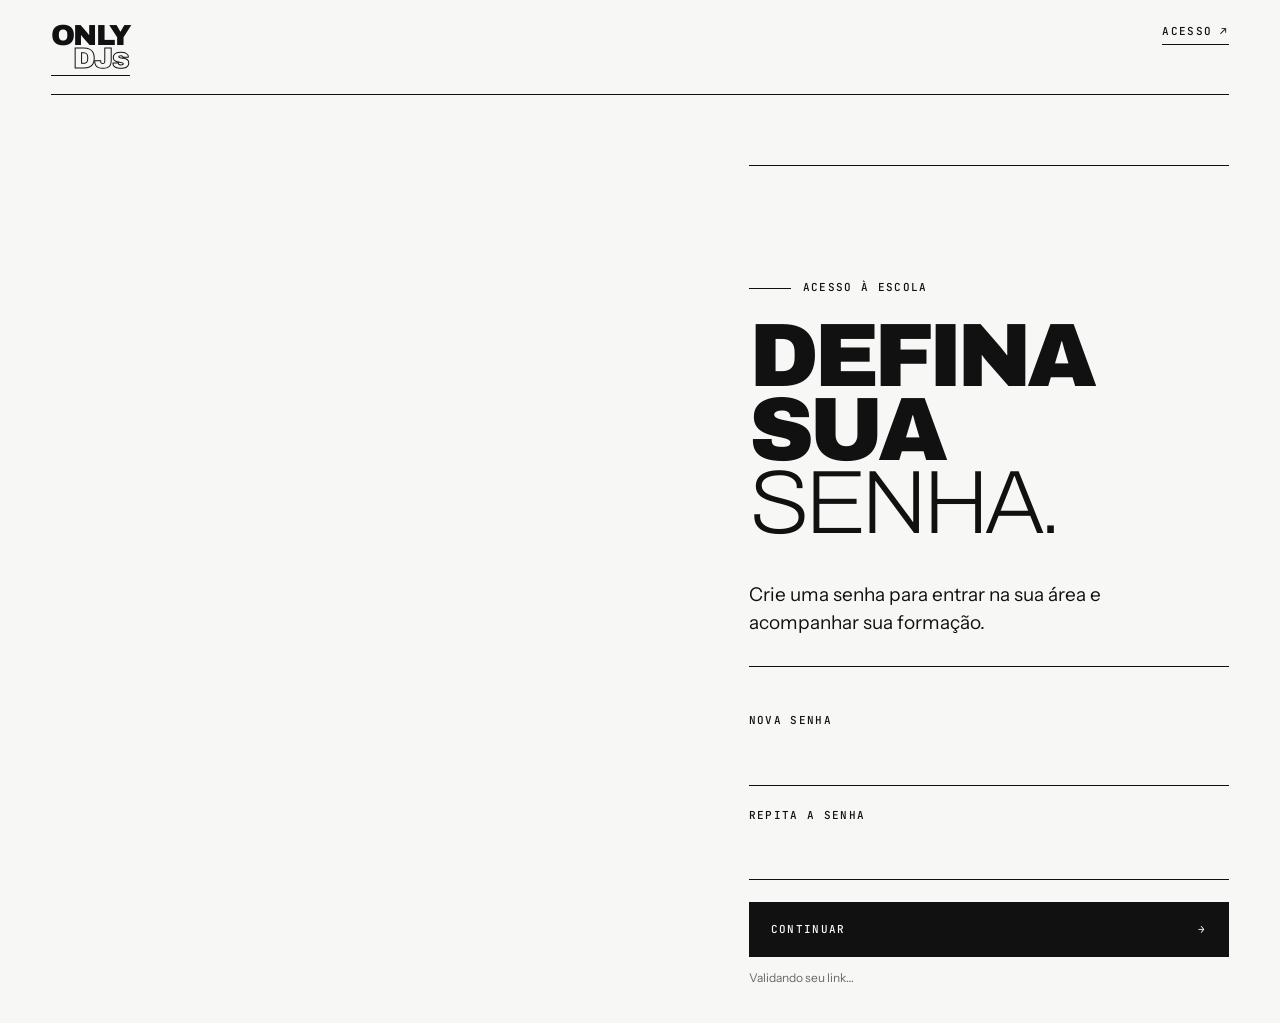
==== portal/accept-invite.html @ cfc1908f "Fix project-root links and student share URL" ====
<!doctype html>
<html lang="pt-BR">
<head>
  <meta charset="utf-8">
  <meta name="viewport" content="width=device-width,initial-scale=1">
  <meta name="theme-color" content="#f7f7f5">
  <title>ONLY DJs — Ative seu acesso</title>
  <link rel="stylesheet" href="portal.css">
</head>
<body>
  <main class="portal">
    <header class="topbar">
      <a class="brand" href="../index.html">ONLY<span>DJs</span></a>
      <a class="mono" href="login.html">ACESSO ↗</a>
    </header>
    <section class="frame accept-invite-card">
      <div class="eyebrow mono" id="flow-label">ACESSO À ESCOLA</div>
      <h1>DEFINA SUA<br><em>SENHA.</em></h1>
      <p class="lede">Crie uma senha para entrar na sua área e acompanhar sua formação.</p>
      <form class="card" id="password-form">
        <label class="field"><span class="mono">NOVA SENHA</span><input name="password" type="password" autocomplete="new-password" minlength="10" required></label>
        <label class="field"><span class="mono">REPITA A SENHA</span><input name="confirmPassword" type="password" autocomplete="new-password" minlength="10" required></label>
        <button class="action mono" type="submit"><span>CONTINUAR</span><span>→</span></button>
        <button class="text-button mono" id="retry-activation" type="button" hidden>TENTAR ATIVAÇÃO NOVAMENTE</button>
        <p class="auth-status" id="password-status" role="status" aria-live="polite">Validando seu link…</p>
      </form>
    </section>
  </main>
  <script src="supabase-config.js"></script>
  <script type="module" src="accept-invite.js"></script>
</body>
</html>
---- portal/portal.css ----
@import url('https://fonts.googleapis.com/css2?family=Archivo:wdth,wght@62..125,200..900&family=Instrument+Sans:wght@400;500;600&family=JetBrains+Mono:wght@400;500&display=swap');

:root { --paper:#f7f7f5; --ink:#111; --muted:#696963; --line:rgba(17,17,17,.18); --acid:#d6ff3d; }
* { box-sizing:border-box; }
html,body { margin:0; min-height:100%; background:var(--paper); color:var(--ink); }
body { font-family:'Instrument Sans',system-ui,sans-serif; }
a { color:inherit; text-decoration:none; }
button,input { font:inherit; }
.mono { font:500 11px/1.4 'JetBrains Mono',monospace; letter-spacing:.12em; text-transform:uppercase; }
.portal { max-width:1440px; min-height:100vh; margin-inline:auto; padding:24px 4vw; }
.topbar { display:flex; justify-content:space-between; gap:24px; align-items:flex-start; border-bottom:1px solid var(--ink); padding-bottom:18px; }
.brand { font:900 29px/.8 'Archivo',sans-serif; letter-spacing:-.06em; }
.brand span { display:block; padding-left:22px; color:transparent; -webkit-text-stroke:1px var(--ink); }
.topbar a { border-bottom:1px solid var(--ink); padding-bottom:5px; }
.frame { max-width:1120px; margin:0 auto; }
.eyebrow { display:flex; gap:12px; align-items:center; margin:10vh 0 24px; }
.eyebrow::before { content:''; width:42px; height:1px; background:var(--ink); }
h1,h2 { margin:0; font-family:'Archivo',sans-serif; letter-spacing:-.055em; line-height:.82; }
h1 { max-width:850px; font-size:clamp(64px,12vw,164px); font-weight:900; }
h1 em { font-style:normal; font-weight:200; }
.lede { max-width:420px; margin:40px 0 0 14vw; font-size:19px; line-height:1.45; }
.card { margin:70px 0 0 auto; max-width:480px; border-top:1px solid var(--ink); padding-top:24px; }
.field { display:flex; flex-direction:column; gap:8px; margin:22px 0; }
.field input { width:100%; border:0; border-bottom:1px solid var(--ink); background:transparent; padding:12px 0; outline:0; font-size:20px; }
.field input:focus { border-bottom-width:2px; }
.action { width:100%; display:flex; justify-content:space-between; align-items:center; border:0; background:var(--ink); color:var(--paper); padding:20px 22px; cursor:pointer; }
.action:hover { background:var(--acid); color:var(--ink); }
.notice { margin-top:18px; color:var(--muted); font-size:13px; line-height:1.45; }
.layout { display:grid; grid-template-columns:220px 1fr; gap:7vw; margin-top:12vh; }
.side { border-right:1px solid var(--line); min-height:70vh; }
.side nav { display:flex; flex-direction:column; gap:18px; margin-top:32px; }
.side nav a:first-child { color:var(--ink); font-weight:600; }
.content h1 { font-size:clamp(54px,8vw,120px); }
.stats { display:grid; grid-template-columns:repeat(3,1fr); border-top:1px solid var(--ink); border-bottom:1px solid var(--ink); margin:54px 0; }
.stat { padding:18px 12px 24px 0; border-right:1px solid var(--line); }
.stat:last-child { border-right:0; padding-left:12px; }
.stat strong { display:block; font:900 clamp(42px,6vw,90px)/.8 'Archivo',sans-serif; margin-top:18px; }
.row { display:flex; align-items:center; justify-content:space-between; gap:20px; border-bottom:1px solid var(--line); padding:22px 0; }
.row h2 { font-size:clamp(26px,4vw,54px); font-weight:700; }
.tag { padding:8px 10px; background:var(--acid); }
.outline { border:1px solid var(--ink); background:transparent; padding:12px 14px; cursor:pointer; }

/* Student preview: an editorial learning workspace rather than a generic LMS. */
.student-page { background:#f1f1ee; }
.student-portal { max-width:1440px; margin:0 auto; padding:18px 3.2vw 34px; }
.student-topbar { align-items:center; padding-bottom:13px; }
.student-topbar .brand { font-size:24px; }
.student-topbar .brand span { padding-left:18px; }
.preview-flag { display:flex; align-items:center; gap:9px; color:#595a55; font-size:9px; }
.preview-flag span { width:8px; height:8px; border-radius:50%; background:var(--acid); border:1px solid var(--ink); }
.logout-link { border:0!important; }
.student-shell { display:grid; grid-template-columns:236px minmax(0,1fr); gap:clamp(26px,4.5vw,78px); width:100%; max-width:1440px; margin:0 auto; }
.student-sidebar { position:sticky; top:18px; align-self:start; height:calc(100vh - 36px); padding:34px 22px 22px 0; border-right:1px solid var(--line); display:flex; flex-direction:column; min-height:calc(100vh - 36px); }
.student-identity { display:flex; align-items:center; gap:12px; padding-bottom:30px; border-bottom:1px solid var(--line); }
.avatar-picker { width:48px; height:48px; border-radius:50%; display:grid; place-items:center; position:relative; background:var(--acid); border:1px solid var(--ink); cursor:pointer; overflow:hidden; font:800 22px 'Archivo',sans-serif; }
.avatar-picker img { width:100%; height:100%; object-fit:cover; position:absolute; inset:0; }
.avatar-edit { position:absolute; right:0; bottom:0; display:grid; place-items:center; width:17px; height:17px; border:1px solid var(--paper); border-radius:50%; background:var(--ink); color:white; font:12px/1 'Instrument Sans',sans-serif; }
.avatar-remove { justify-self:start; padding:5px 0; border:0; border-bottom:1px solid currentColor; background:transparent; color:var(--ink); cursor:pointer; font-size:8px; letter-spacing:.12em; }
.student-identity-link { display:block; min-width:0; }
.student-identity-link:hover strong { text-decoration:underline; text-underline-offset:3px; }
.student-identity strong { display:block; font:600 17px 'Instrument Sans',sans-serif; margin-top:4px; }
.tiny-label { color:#676862; font-size:9px; }
.student-nav { display:flex; flex-direction:column; gap:4px; margin-top:24px; }
.student-nav a { padding:12px 10px; display:flex; justify-content:space-between; color:#555650; border-bottom:1px solid transparent; font-size:10px; }
.student-nav a span { color:#85867f; }
.student-nav a:hover,.student-nav a.active { color:var(--ink); background:#e7e8e1; border-bottom-color:var(--line); }
.sidebar-bottom { margin-top:auto; padding-top:26px; }
.student-sidebar .sidebar-bottom { position:fixed; left:max(3.2vw,calc(50vw - 720px + 3.2vw)); bottom:18px; z-index:20; width:calc(236px - 23px); margin:0; padding-top:20px; }
.sidebar-label { color:#70716a; font-size:9px; margin-bottom:14px; }
.sidebar-course { font:850 28px/.82 'Archivo',sans-serif; letter-spacing:-.055em; }
.sidebar-course em { font-weight:300; font-style:normal; }
.sidebar-hours { margin-top:28px; padding-top:13px; border-top:1px solid var(--line); display:flex; justify-content:space-between; align-items:end; }
.sidebar-hours strong { font:800 36px/.8 'Archivo',sans-serif; }
.sidebar-hours strong span { font-size:15px; }
.student-main { min-width:0; padding:24px 0 0; }
.student-heading { display:flex; align-items:flex-end; justify-content:space-between; gap:28px; }
.student-heading .eyebrow { margin:0 0 20px; font-size:9px; }
.student-heading h1 { font-size:clamp(48px,7vw,102px); line-height:.78; letter-spacing:-.075em; }
.student-heading h1 em { font-size:.76em; font-weight:300; }
.invite-button { flex:none; padding:14px 16px; border:1px solid var(--ink); background:transparent; cursor:pointer; font-size:9px; }
.invite-button:hover { background:var(--acid); }
.invite-button span { font-size:16px; margin-right:8px; vertical-align:-1px; }
.student-lede { max-width:560px; margin:24px 0 30px; color:#50514c; font-size:16px; line-height:1.5; }
.overview-grid { display:grid; grid-template-columns:1.15fr 1fr 1fr; border-top:1px solid var(--ink); border-bottom:1px solid var(--ink); }
.overview-card { min-height:144px; padding:17px 20px 16px 0; border-right:1px solid var(--line); }
.overview-card + .overview-card { padding-left:20px; }
.overview-card:last-child { border-right:0; }
.card-topline { display:flex; justify-content:space-between; gap:12px; font-size:9px; color:#64655f; }
.progress-figure { display:flex; align-items:center; gap:20px; margin:15px 14px 8px 0; }
.progress-figure strong,.overview-points>strong,.overview-hours>strong { font:800 clamp(42px,5vw,65px)/.86 'Archivo',sans-serif; letter-spacing:-.06em; }
.progress-figure strong span { font-size:.52em; }
.progress-track { height:5px; flex:1; background:#dedfd8; }
.progress-track i { display:block; width:0; height:100%; background:#536500; transition:width .25s ease; }
.overview-card p { margin:0; color:#666760; font-size:11px; }
.overview-card p b { color:var(--ink); font-weight:600; }
.overview-card>strong { display:block; margin:21px 0 12px; }
.overview-points p span,.overview-hours p span { display:block; margin-top:4px; font-size:10px; }
.overview-hours>strong { margin-top:22px; }
.hours-minutes { font-size:.43em; letter-spacing:0; }
.course-layout { display:grid; grid-template-columns:minmax(270px,1fr) minmax(0,1.1fr); gap:clamp(16px,2.2vw,30px); margin-top:60px; scroll-margin-top:24px; }
.section-heading { display:flex; align-items:flex-end; justify-content:space-between; gap:18px; margin-bottom:20px; }
.section-heading h2 { font-size:clamp(28px,3vw,43px); line-height:.92; margin-top:10px; }
.section-heading h2 em { font-weight:300; font-style:normal; }
.course-total { color:#6d6e68; text-align:right; font-size:9px; }
.chapter-list { border-top:1px solid var(--ink); }
.chapter-list[hidden] { display:none!important; }
.chapter-link { position:relative; display:grid; grid-template-columns:38px minmax(0,1fr) auto; grid-template-rows:auto; align-items:center; column-gap:10px; row-gap:0; width:100%; padding:11px 8px 9px 0; background:transparent; border:0; border-bottom:1px solid var(--line); text-align:left; cursor:pointer; color:var(--ink); }
.chapter-link::before { content:''; position:absolute; inset:0 auto 0 0; width:2px; background:transparent; transition:background .16s ease; }
.chapter-link:hover,.chapter-link.selected { background:#e8e9e2; }
.chapter-link:hover::before,.chapter-link.selected::before { background:var(--acid); }
.chapter-number { grid-column:1; grid-row:1; font:500 10px 'JetBrains Mono',monospace; color:#777870; }
.chapter-copy { grid-column:2; grid-row:1; min-width:0; }
.chapter-title { font-size:13px; font-weight:600; }
.chapter-progress-percent { grid-column:3; grid-row:1; color:#666760; font-size:9px; text-align:right; }
.chapter-progress-bar { position:absolute; left:48px; right:23px; bottom:-1px; display:block; width:auto; height:2px; overflow:hidden; background:transparent; pointer-events:none; }
.chapter-progress-bar i { display:block; height:100%; width:0; background:#465b00; transition:width .28s ease; }
.chapter-state { display:block; margin-top:4px; text-transform:uppercase; letter-spacing:.06em; font-size:8px; }
.chapter-state.done { color:#536500; }
.chapter-state.next { color:#74756f; }
.chapter-state.pending { color:#94958e; }
.lesson-panel { min-width:0; padding:24px clamp(19px,2.6vw,38px) 26px; background:#fafaf8; border:1px solid var(--line); position:relative; }
.course-layout:not(.chapter-list-collapsed) .lesson-panel { border-left:0; }
.lesson-panel::before { content:''; position:absolute; top:-5px; left:18px; width:9px; height:9px; background:var(--acid); border:1px solid var(--ink); border-radius:50%; }
.lesson-meta { display:flex; justify-content:space-between; gap:16px; color:#696a64; font-size:9px; }
.lesson-panel h2 { margin:22px 0 12px; font-size:clamp(30px,4vw,52px); line-height:.9; }
.lesson-summary { color:#5c5d57; font-size:14px; line-height:1.5; }
.lesson-time { display:flex; gap:20px; margin:20px 0 22px; padding:13px 0; border-block:1px solid var(--line); }
.lesson-time div { display:flex; flex-direction:column; gap:5px; }
.lesson-time strong { font:600 13px 'JetBrains Mono',monospace; }
.lesson-tabs { display:flex; flex-wrap:wrap; gap:5px; margin-bottom:18px; }
.lesson-tabs button { border:1px solid var(--line); padding:7px 9px; background:transparent; cursor:pointer; font-size:9px; }
.lesson-tabs button.active,.lesson-tabs button:hover { background:var(--ink); color:white; border-color:var(--ink); }
.lesson-copy h3 { margin:0 0 9px; font:600 19px 'Instrument Sans',sans-serif; }
.lesson-copy p { margin:0; max-width:64ch; color:#44453f; font-size:14px; line-height:1.6; }
.lesson-copy ol,.lesson-copy ul { padding-left:19px; color:#44453f; font-size:13px; line-height:1.65; }
.lesson-copy li+li { margin-top:7px; }
.quiz-question { padding:14px 0; border-top:1px solid var(--line); }
.quiz-question legend { font-size:13px; line-height:1.4; font-weight:600; padding-bottom:8px; }
.quiz-option { display:flex; align-items:flex-start; gap:9px; padding:7px 8px; font-size:12px; cursor:pointer; }
.quiz-stepper { max-width:680px; padding:18px 0 8px; }
.quiz-step-head { display:flex; justify-content:space-between; color:var(--muted); font-size:9px; }
.quiz-step-track { height:4px; margin-top:10px; background:#dedfd8; }
.quiz-step-track i { display:block; height:100%; background:#536500; transition:width .25s ease; }
.quiz-stepper .quiz-question { margin:18px 0 22px; padding:18px 0 12px; border-bottom:1px solid var(--line); }
.quiz-stepper .quiz-option { padding:12px 10px; border:1px solid var(--line); margin-top:8px; min-height:46px; align-items:center; }
.quiz-stepper .quiz-option:has(input:checked) { border-color:#536500; background:rgba(83,101,0,.08); }
.quiz-stepper .quiz-option input { accent-color:#536500; }
.quiz-step-actions { display:flex; justify-content:space-between; gap:12px; align-items:center; }
.quiz-back { min-height:44px; padding:10px 12px; border:1px solid var(--line); background:transparent; cursor:pointer; font-size:9px; }
.quiz-back:disabled { opacity:.4; cursor:not-allowed; }
.quiz-next { min-height:44px; }
.quiz-option:hover { background:#f0f1eb; }
.quiz-option input { margin:2px 0 0; accent-color:#a5ca00; }
.quiz-result { min-height:18px; margin:8px 0 0!important; font-size:12px!important; font-weight:600; }
.lesson-actions { display:flex; flex-wrap:wrap; justify-content:space-between; align-items:center; gap:14px; margin-top:20px; padding-top:17px; border-top:1px solid var(--line); }
.lesson-actions button { cursor:pointer; }
.lesson-primary { border:0; background:var(--acid); padding:12px 14px; font-weight:600; font-size:10px; }
.lesson-primary:hover { background:var(--ink); color:white; }
.lesson-secondary { padding:8px 0; border:0; background:transparent; font-size:10px; text-decoration:underline; text-underline-offset:4px; }
.pending-lesson { padding:20px 0 8px; }
.pending-lesson .pending-mark { display:inline-block; padding:7px 9px; background:#ecece8; color:#60615b; font-size:9px; }
.pending-lesson p { max-width:44ch; color:#55564f; line-height:1.55; font-size:14px; }
.student-bottom-grid { display:grid; grid-template-columns:1.1fr .9fr; gap:24px; margin-top:60px; }
.profile-card,.certificate-card { border-top:1px solid var(--ink); padding-top:16px; }
.compact-heading { align-items:center; margin-bottom:16px; }
.compact-heading h2 { font-size:30px; }
.compact-heading>.mono { color:#71726b; font-size:8px; }
.profile-form { display:grid; grid-template-columns:1fr 1fr; gap:12px 18px; }
.profile-form label { display:flex; flex-direction:column; gap:6px; }
.profile-form label span { color:#6c6d66; font-size:8px; }
.profile-form input { width:100%; min-width:0; padding:8px 0; border:0; border-bottom:1px solid var(--line); outline:0; background:transparent; font-size:13px; }
.profile-form input:focus { border-bottom-color:var(--ink); }
.save-preview { display:flex; justify-content:space-between; align-items:center; grid-column:1/-1; padding:12px; border:1px solid var(--ink); background:transparent; cursor:pointer; font-size:9px; }
.save-preview:hover { background:var(--acid); }
.preview-note { grid-column:1/-1; margin:0; color:#777870; font-size:10px; line-height:1.45; }
.certificate-stamp { padding:6px 8px; background:#e9eae4; color:#686962; font-size:8px; }
.certificate-card>p:not(.preview-note) { max-width:42ch; color:#50514b; font-size:13px; line-height:1.55; }
.certificate-action { width:100%; margin:6px 0 12px; padding:13px 12px; display:flex; justify-content:space-between; border:1px solid #c5c6bf; color:#85867f; background:#ecece8; font-size:9px; cursor:not-allowed; }
.student-footer { display:flex; justify-content:space-between; gap:16px; margin-top:56px; padding-top:12px; border-top:1px solid var(--line); color:#767770; font-size:8px; }
.toast { position:fixed; z-index:5; right:24px; bottom:24px; padding:13px 16px; background:var(--ink); color:white; box-shadow:0 8px 30px #0002; opacity:0; transform:translateY(8px); pointer-events:none; transition:.2s; }
.toast.show { opacity:1; transform:none; }
.invite-dialog { width:min(440px,calc(100vw - 32px)); border:1px solid var(--ink); padding:28px; background:var(--paper); color:var(--ink); box-shadow:0 20px 80px #0003; }
.invite-dialog::backdrop { background:#1118; }
.invite-dialog h2 { font:800 39px/.95 'Archivo',sans-serif; letter-spacing:-.06em; margin:17px 0; }
.invite-dialog label { display:block; font-size:12px; margin-bottom:6px; }
.invite-dialog input { width:100%; padding:10px 0; border:0; border-bottom:1px solid var(--ink); outline:0; background:transparent; }
.invite-dialog p { font-size:12px; line-height:1.5; color:var(--muted); }
.invite-link-row { display:flex; align-items:center; gap:8px; min-width:0; border-bottom:1px solid var(--ink); }
.invite-dialog .invite-link-row input { min-width:0; border:0; text-overflow:ellipsis; }
.invite-dialog .invite-actions { display:flex; justify-content:space-between; margin-top:18px; gap:10px; }
.invite-dialog button { padding:11px 13px; font:500 9px 'JetBrains Mono',monospace; text-transform:uppercase; cursor:pointer; }
.invite-submit { background:var(--ink); border:1px solid var(--ink); color:white; }
.invite-cancel { background:transparent; border:1px solid var(--line); }
.invite-copy { flex:none; background:transparent; border:1px solid var(--line); }
.lesson-loading { min-height:220px; display:grid; place-items:center; color:#73746d; }
@media(max-width:1050px) { .student-shell { grid-template-columns:190px minmax(0,1fr); gap:28px; } .student-sidebar .sidebar-bottom { width:calc(190px - 23px); } .course-layout { grid-template-columns:1fr; } .chapter-list-panel { max-width:none; } .chapter-list { display:grid; grid-template-columns:1fr 1fr; } .chapter-link:nth-child(odd) { border-right:1px solid var(--line); padding-right:12px; } .chapter-link:nth-child(even) { padding-left:12px; } .chapter-link:nth-child(even) .chapter-progress-bar { left:60px; } }
@media(max-width:720px) { .student-portal { padding:14px 18px 25px; } .preview-flag { max-width:135px; font-size:7px; line-height:1.4; } .student-shell { grid-template-columns:1fr; gap:0; } .student-sidebar { min-height:auto; padding:20px 0 14px; border-right:0; border-bottom:1px solid var(--line); } .student-identity { padding-bottom:14px; } .student-nav { flex-direction:row; flex-wrap:wrap; margin-top:12px; } .student-nav a { padding:9px 8px; font-size:8px; } .student-sidebar .sidebar-bottom,.sidebar-bottom { display:none; } .student-main { padding-top:30px; } .student-heading { display:block; } .student-heading h1 { font-size:clamp(48px,13vw,78px); } .invite-button { margin-top:22px; } .student-lede { font-size:14px; margin-top:17px; } .overview-grid { grid-template-columns:1fr 1fr; } .overview-card { min-height:125px; padding-right:12px; } .overview-card + .overview-card { padding-left:12px; } .overview-card:nth-child(2) { border-right:0; } .overview-hours { grid-column:1/-1; border-top:1px solid var(--line); padding:14px 0!important; min-height:112px; } .overview-hours>strong { margin:10px 0; } .course-layout { margin-top:42px; } .chapter-list { grid-template-columns:1fr; } .chapter-link:nth-child(odd),.chapter-link:nth-child(even) { border-right:0; padding-left:0; padding-right:8px; } .lesson-panel { padding:20px 16px; } .student-bottom-grid { grid-template-columns:1fr; margin-top:42px; } .student-footer { flex-direction:column; margin-top:38px; } }
@media(max-width:720px) { .student-sidebar .sidebar-bottom { display:none; } }
.visually-hidden { position:absolute!important; width:1px!important; height:1px!important; padding:0!important; margin:-1px!important; overflow:hidden!important; clip:rect(0,0,0,0)!important; white-space:nowrap!important; border:0!important; }
.student-portal { max-width:1440px; margin:auto; padding:22px clamp(20px,4vw,64px) 28px; }
.student-topbar { align-items:center; }
.student-topbar .brand { font-size:23px; }
.student-topbar .brand span { display:inline; padding-left:0; margin-left:2px; -webkit-text-stroke:0; color:var(--ink); }
.preview-stamp { display:flex; align-items:center; gap:9px; color:var(--muted); letter-spacing:.08em; }
.preview-stamp i { display:inline-block; width:7px; height:7px; border-radius:50%; background:#d6ff3d; box-shadow:0 0 0 3px rgba(214,255,61,.36); }
.logout { border-bottom:1px solid var(--ink); padding:7px 0; }
.student-layout { display:grid; grid-template-columns:210px minmax(0,1fr); gap:clamp(28px,5vw,80px); max-width:1360px; margin:42px auto 0; }
.student-rail { border-right:1px solid var(--line); padding:12px 28px 30px 0; display:flex; flex-direction:column; min-height:calc(100vh - 130px); }
.student-user-mini { display:flex; align-items:center; gap:12px; padding-bottom:24px; border-bottom:1px solid var(--line); }
.student-user-mini strong,.student-user-mini span { display:block; }
.student-user-mini strong { font-size:14px; margin-bottom:5px; }
.student-user-mini .mono { color:var(--muted); font-size:9px; }
.avatar { position:relative; display:flex; align-items:center; justify-content:center; flex:none; overflow:hidden; border-radius:50%; background:var(--acid); color:var(--ink); font:800 18px/1 'Archivo',sans-serif; letter-spacing:-.06em; }
.avatar img { width:100%; height:100%; object-fit:cover; }
.avatar-small { width:42px; height:42px; }
.student-nav { display:flex; flex-direction:column; margin-top:20px; gap:2px; letter-spacing:.04em; }
.student-nav a { display:flex; justify-content:space-between; align-items:center; padding:13px 10px; border-left:2px solid transparent; color:#696963; }
.student-nav a b { font-weight:400; }
.student-nav a.is-active,.student-nav a:hover { color:var(--ink); background:rgba(17,17,17,.045); border-left-color:var(--acid); }
.rail-course { margin-top:auto; padding:22px 0 4px; display:grid; gap:10px; color:var(--muted); font-size:9px; }
.rail-course strong { color:var(--ink); font:800 29px/.87 'Archivo',sans-serif; letter-spacing:-.06em; }
.student-main { min-width:0; }
.welcome { min-height:285px; display:grid; grid-template-columns:minmax(0,1.4fr) minmax(180px,.6fr); position:relative; overflow:hidden; padding:26px 28px 26px 0; border-bottom:1px solid var(--ink); }
.welcome .eyebrow { margin:0 0 27px; }
.welcome h1 { font-size:clamp(48px,7.2vw,106px); }
.welcome h1 em { color:transparent; -webkit-text-stroke:1px var(--ink); }
.welcome-lede { max-width:400px; font-size:16px; line-height:1.45; margin:20px 0 0 6px; color:#484844; }
.welcome-art { position:relative; min-height:230px; overflow:hidden; display:grid; place-items:center; }
.art-ring { position:absolute; width:min(22vw,260px); aspect-ratio:1; border:1px solid var(--line); border-radius:50%; box-shadow:0 0 0 30px rgba(17,17,17,.025),0 0 0 62px rgba(17,17,17,.025); }
.art-wave { position:relative; z-index:1; font:200 200px/.5 'Archivo',sans-serif; transform:rotate(-14deg); color:var(--acid); -webkit-text-stroke:1px var(--ink); }
.art-caption { position:absolute; bottom:22px; right:4px; font-size:9px; line-height:1.6; }
.art-cross { position:absolute; top:30px; left:24px; font:300 35px 'Instrument Sans',sans-serif; }
.overview-strip { display:grid; grid-template-columns:repeat(3,minmax(130px,.85fr)) minmax(200px,1.2fr); border-bottom:1px solid var(--ink); }
.overview-metric,.overview-next { min-height:132px; padding:18px 18px 15px 0; border-right:1px solid var(--line); display:flex; flex-direction:column; align-items:flex-start; }
.overview-metric:not(:first-child),.overview-next { padding-left:20px; }
.overview-metric .mono,.overview-next .mono { font-size:9px; color:var(--muted); }
.overview-metric strong { font:800 clamp(35px,4vw,58px)/1 'Archivo',sans-serif; letter-spacing:-.07em; margin:15px 0 7px; }
.overview-metric strong small { font:500 15px 'Instrument Sans',sans-serif; letter-spacing:0; }
.metric-note { font-size:11px; color:var(--muted); margin-top:auto; }
.progress-track { width:calc(100% - 24px); height:3px; background:rgba(17,17,17,.1); margin:0 0 7px; }
.progress-track i { display:block; width:0; height:100%; background:#536500; transition:width .35s ease; }
.overview-next { justify-content:space-between; border-right:0; background:var(--acid); padding-right:15px; }
.overview-next strong { font:700 18px/1.1 'Archivo',sans-serif; letter-spacing:-.03em; }
.overview-next .mono:last-child { color:var(--ink); }
.overview-next b { font-size:15px; padding-left:6px; }
.course-section,.student-profile-section { padding:74px 0 0; }
.section-heading { display:flex; justify-content:space-between; align-items:flex-end; gap:22px; margin-bottom:24px; }
.section-heading .mono { display:block; font-size:9px; color:var(--muted); }
.section-heading h2 { font-size:clamp(40px,6vw,76px); margin-top:12px; }
.section-side-note { text-align:right; line-height:1.7; padding-bottom:4px; }
.course-grid { display:grid; grid-template-columns:minmax(210px,.8fr) minmax(0,1.7fr); align-items:start; border-top:1px solid var(--ink); }
.chapter-list { border-right:1px solid var(--line); padding:10px 15px 10px 0; display:flex; flex-direction:column; }
.chapter-button { appearance:none; cursor:pointer; display:grid; grid-template-columns:32px 1fr auto; gap:10px; align-items:start; text-align:left; background:transparent; border:0; border-bottom:1px solid var(--line); padding:14px 10px 14px 0; color:var(--ink); }
.chapter-button:hover,.chapter-button.is-active { background:rgba(17,17,17,.035); }
.chapter-button.is-active { box-shadow:inset 3px 0 var(--acid); padding-left:10px; }
.chapter-number { font:500 10px 'JetBrains Mono',monospace; color:var(--muted); padding-top:2px; }
.chapter-button strong { display:block; font:600 14px/1.2 'Instrument Sans',sans-serif; }
.chapter-button small { display:block; margin-top:5px; color:var(--muted); font:9px/1.4 'JetBrains Mono',monospace; text-transform:uppercase; letter-spacing:.05em; }
.chapter-status { font:9px/1 'JetBrains Mono',monospace; color:var(--muted); border:1px solid var(--line); padding:5px; }
.chapter-status.done { background:var(--acid); border-color:var(--acid); color:var(--ink); }
.lesson-panel { padding:28px clamp(18px,4vw,54px) 35px; min-height:500px; }
.lesson-kicker { color:var(--muted); font-size:9px; }
.lesson-title { font:800 clamp(34px,5vw,64px)/.92 'Archivo',sans-serif; letter-spacing:-.055em; margin:14px 0 10px; }
.lesson-summary { font-size:15px; line-height:1.5; max-width:630px; color:#4b4b46; margin:0; }
.lesson-meta { display:flex; gap:20px; flex-wrap:wrap; margin:20px 0 26px; color:var(--muted); }
.lesson-meta span { display:flex; gap:7px; align-items:center; }
.lesson-meta b { color:var(--ink); font-weight:500; }
.lesson-tabs { display:flex; gap:5px; flex-wrap:wrap; border-bottom:1px solid var(--line); margin-bottom:22px; }
.lesson-tab { background:transparent; border:0; border-bottom:2px solid transparent; padding:11px 10px; cursor:pointer; font:500 9px 'JetBrains Mono',monospace; letter-spacing:.06em; text-transform:uppercase; }
.lesson-tab.is-active { border-bottom-color:var(--acid); }
.lesson-copy { min-height:155px; }
.lesson-copy h3 { font:700 20px/1.2 'Archivo',sans-serif; margin:0 0 12px; letter-spacing:-.025em; }
.lesson-copy p,.lesson-copy li { font-size:14px; line-height:1.58; color:#44443f; }
.lesson-copy ul,.lesson-copy ol { padding-left:19px; }
.lesson-copy li+li { margin-top:6px; }
.lesson-callout { border-left:3px solid var(--acid); padding:10px 14px; background:rgba(17,17,17,.035); margin-top:17px; font-size:13px; line-height:1.5; }
.quiz-question { padding:16px 0; border-top:1px solid var(--line); }
.quiz-question h4 { font:600 14px/1.4 'Instrument Sans',sans-serif; margin:0 0 11px; }
.quiz-options { display:grid; gap:7px; }
.quiz-option { text-align:left; padding:9px 11px; border:1px solid var(--line); background:transparent; cursor:pointer; font-size:12px; }
.quiz-option:hover,.quiz-option.selected { border-color:var(--ink); background:rgba(17,17,17,.04); }
.quiz-option.correct { border-color:#628600; background:rgba(214,255,61,.35); }
.quiz-option.incorrect { border-color:#b44; background:rgba(180,68,68,.06); }
.answer-note { font-size:12px; line-height:1.45; margin:8px 0 0; color:var(--muted); }
.lesson-actions { display:flex; align-items:center; flex-wrap:wrap; gap:14px; border-top:1px solid var(--line); margin-top:24px; padding-top:17px; }
.lesson-actions .action { width:auto; padding:12px 15px; font-size:11px; }
.lesson-actions .action:disabled { opacity:.45; cursor:not-allowed; }
.lesson-actions .mono { color:var(--muted); font-size:9px; }
.source-list { display:flex; flex-direction:column; gap:7px; padding:0; list-style:none; }
.source-list a { text-decoration:underline; text-underline-offset:3px; font-size:12px; }
.profile-card { display:grid; grid-template-columns:180px 1fr; border-top:1px solid var(--ink); border-bottom:1px solid var(--ink); padding:25px 0; gap:32px; }
.profile-identity { display:flex; flex-direction:column; align-items:flex-start; gap:9px; }
.avatar-large { width:94px; height:94px; cursor:pointer; font-size:29px; }
.avatar-large b { position:absolute; right:2px; bottom:2px; display:grid; place-items:center; width:25px; height:25px; border-radius:50%; border:2px solid var(--paper); background:var(--ink); color:white; font:500 16px 'Instrument Sans',sans-serif; }
.avatar-label { border-bottom:1px solid var(--ink); padding-bottom:4px; cursor:pointer; font-size:9px; }
.profile-identity p { font-size:8px; color:var(--muted); margin:0; }
.profile-fields { min-width:0; }
.profile-form-row { display:grid; grid-template-columns:1fr 1fr; gap:22px; margin-bottom:20px; }
.profile-form-row label { font-size:11px; color:var(--muted); display:flex; flex-direction:column; gap:7px; }
.profile-form-row input,.invite-row input { border:0; border-bottom:1px solid var(--line); outline:0; padding:9px 0; background:transparent; font:500 14px 'Instrument Sans',sans-serif; color:var(--ink); min-width:0; }
.profile-form-row input:focus,.invite-row input:focus { border-color:var(--ink); }
.profile-actions { display:flex; justify-content:space-between; align-items:center; flex-wrap:wrap; gap:14px; }
.notice-inline { color:var(--muted); font-size:8px; }
.profile-actions .outline { font-size:11px; }
.profile-actions .outline span { margin-left:12px; }
.invite-certificate-grid { display:grid; grid-template-columns:1fr 1fr; gap:0; border-bottom:1px solid var(--ink); margin-top:65px; }
.invite-card,.certificate-card { padding:25px 28px 28px 0; }
.certificate-card { border-left:1px solid var(--line); padding-left:28px; padding-right:0; }
.invite-card>.mono,.certificate-card>.mono { color:var(--muted); font-size:9px; }
.invite-card h2,.certificate-card h2 { font-size:clamp(35px,4vw,55px); margin:18px 0 12px; line-height:.92; }
.invite-card p,.certificate-card p { max-width:380px; color:#55554f; font-size:13px; line-height:1.5; }
.invite-row { display:flex; gap:10px; max-width:410px; margin-top:20px; }
.invite-row input { flex:1; font-size:12px; }
.invite-row button { border:0; background:var(--ink); color:white; padding:0 14px; cursor:pointer; font:500 10px 'JetBrains Mono',monospace; text-transform:uppercase; }
.invite-row button:hover { background:var(--acid); color:var(--ink); }
.invite-row button b { margin-left:9px; }
.inline-feedback { margin-top:12px; color:var(--muted); font-size:8px; }
.certificate-button { display:flex; justify-content:space-between; width:100%; max-width:420px; padding:13px 14px; background:#ecece9; color:#777; border:1px solid #d6d6d1; text-align:left; font-size:11px; margin-top:18px; }
.certificate-foot { display:block; margin-top:10px; font-size:8px; color:var(--muted); }
.student-footer { display:flex; justify-content:space-between; gap:15px; flex-wrap:wrap; padding-top:20px; color:var(--muted); font-size:8px; }
.student-footer a { color:var(--ink); border-bottom:1px solid var(--ink); padding-bottom:3px; }
.loading-state { color:var(--muted); padding:25px 0; }
.profile-toast { border:1px solid var(--ink); max-width:360px; padding:25px; box-shadow:0 20px 80px rgba(0,0,0,.18); }
.profile-toast::backdrop { background:rgba(17,17,17,.35); }
.profile-toast p { font-size:14px; line-height:1.5; }
.profile-toast .mono { color:var(--muted); font-size:9px; }
@media(max-width:900px) { .student-layout { grid-template-columns:160px minmax(0,1fr); gap:28px; } .overview-strip { grid-template-columns:repeat(3,1fr); } .overview-next { grid-column:1/-1; min-height:76px; display:grid; grid-template-columns:1fr 1.3fr auto; align-items:center; gap:10px; } .overview-next strong { grid-column:2; grid-row:1; } .overview-next .mono:last-child { grid-column:3; grid-row:1; } .course-grid { grid-template-columns:190px 1fr; } .lesson-panel { padding-left:22px; padding-right:20px; } }
@media(max-width:640px) { .student-portal { padding:15px 17px 22px; } .student-topbar { gap:10px; } .preview-stamp { font-size:8px; letter-spacing:.02em; } .student-layout { display:block; margin-top:20px; } .student-rail { min-height:0; border:0; padding:0; } .student-user-mini,.rail-course { display:none; } .student-nav { flex-direction:row; overflow:auto; gap:5px; margin:0 -17px; padding:0 17px 12px; border-bottom:1px solid var(--line); white-space:nowrap; } .student-nav a { padding:10px 9px; } .student-nav a b { margin-left:6px; } .welcome { grid-template-columns:1fr 100px; min-height:255px; padding:22px 0; } .welcome .eyebrow { margin-bottom:22px; } .welcome h1 { font-size:clamp(43px,12vw,68px); } .welcome-lede { font-size:14px; margin-top:16px; max-width:310px; } .welcome-art { min-height:185px; } .art-ring { width:110px; } .art-wave { font-size:130px; } .art-caption { font-size:7px; } .overview-strip { grid-template-columns:1fr 1fr; } .overview-metric { min-height:115px; } .overview-metric:nth-child(2) { border-right:0; padding-left:15px; } .score-metric { border-top:1px solid var(--line); padding-left:0!important; } .overview-next { grid-column:1/-1; grid-template-columns:1fr 1fr; padding:13px; min-height:76px; } .overview-next strong { grid-column:1; grid-row:2; } .overview-next .mono:last-child { grid-column:2; grid-row:2; justify-self:end; } .course-section,.student-profile-section { padding-top:52px; } .section-heading { align-items:flex-start; } .section-side-note { font-size:8px; } .section-heading h2 { font-size:48px; } .course-grid { display:block; } .chapter-list { max-height:220px; overflow:auto; border-right:0; border-bottom:1px solid var(--line); padding-right:0; } .chapter-button { grid-template-columns:30px 1fr auto; padding-right:6px; } .lesson-panel { padding:24px 0; min-height:0; } .lesson-title { font-size:42px; } .lesson-tab { padding:9px 5px; font-size:8px; } .profile-card { grid-template-columns:1fr; gap:22px; } .profile-identity { display:grid; grid-template-columns:70px auto; align-items:center; column-gap:14px; } .avatar-large { width:70px; height:70px; grid-row:span 2; } .profile-identity p { grid-column:2; } .profile-form-row { grid-template-columns:1fr; gap:15px; } .profile-actions { align-items:flex-start; flex-direction:column; } .invite-certificate-grid { grid-template-columns:1fr; margin-top:45px; } .invite-card,.certificate-card { padding:24px 0; } .certificate-card { border-left:0; border-top:1px solid var(--line); } .student-footer { flex-direction:column; } }
@media(max-width:640px) {
  .student-bottom-grid { grid-template-columns:minmax(0,1fr); }
  .profile-card { min-width:0; }
  .profile-form { min-width:0; grid-template-columns:minmax(0,1fr); }
  .certificate-card .section-heading { flex-wrap:wrap; gap:10px; }
}
@media (max-width:720px) { .layout { grid-template-columns:1fr; gap:40px; margin-top:8vh; } .side { min-height:auto; border-right:0; border-bottom:1px solid var(--line); padding-bottom:22px; } .side nav { flex-direction:row; flex-wrap:wrap; } .lede { margin-left:0; } .stats { grid-template-columns:1fr; } .stat,.stat:last-child { border-right:0; border-bottom:1px solid var(--line); padding:16px 0; } .stat:last-child { border-bottom:0; } }

/* Student navigation and profile route refinements. */
.brand-logo { display:block; width:108px; height:auto; max-height:36px; object-fit:contain; object-position:left center; }
.student-topbar .brand { border:0!important; padding:0!important; }
.student-shell { transition:grid-template-columns .22s ease; }
.student-sidebar { transition:padding .22s ease; }
.course-layout { transition:grid-template-columns .28s ease, gap .28s ease; }
.sidebar-body { display:flex; flex:1; flex-direction:column; min-width:0; min-height:0; }
.sidebar-toggle,.chapter-list-toggle { display:grid; place-items:center; width:44px; min-width:44px; height:44px; border:1px solid var(--line); background:transparent; color:var(--ink); cursor:pointer; font:500 20px/1 'Instrument Sans',sans-serif; }
.sidebar-toggle { align-self:flex-end; margin:-22px 0 12px; }
.sidebar-toggle:hover,.chapter-list-toggle:hover { background:var(--acid); border-color:var(--ink); }
.student-sidebar .avatar-picker { flex:none; cursor:default; }
.student-nav a { min-height:44px; align-items:center; gap:8px; }
.student-nav .nav-icon { display:none; font:500 20px/1 'Instrument Sans',sans-serif; letter-spacing:0; text-transform:none; }
.student-nav .nav-label { min-width:0; }
.student-nav .nav-number { margin-left:auto; }
.chapter-list-panel .section-heading { align-items:flex-start; }
.chapter-heading-actions { display:flex; align-items:flex-start; gap:12px; }
.chapter-list-toggle { font-size:20px; }
.course-layout.chapter-list-collapsed { grid-template-columns:64px minmax(0,1fr); gap:clamp(16px,2.2vw,30px); }
.course-layout.chapter-list-collapsed .chapter-list-panel { min-width:0; }
.course-layout.chapter-list-collapsed .chapter-list-panel .section-heading { display:grid; grid-template-columns:minmax(0,1fr); justify-items:center; align-items:center; gap:6px; margin-bottom:12px; }
.course-layout.chapter-list-collapsed .chapter-list-panel .section-heading>div:first-child { width:100%; text-align:center; }
.course-layout.chapter-list-collapsed .chapter-list-panel .section-heading .tiny-label { font-size:7px; letter-spacing:.08em; white-space:nowrap; }
.course-layout.chapter-list-collapsed .chapter-list-panel .section-heading h2,
.course-layout.chapter-list-collapsed .chapter-list-panel .course-total { display:none; }
.course-layout.chapter-list-collapsed .chapter-heading-actions { width:100%; justify-content:center; margin-left:0; }
.course-layout.chapter-list-collapsed .chapter-list { display:grid; grid-template-columns:1fr; gap:6px; border-top:0; }
.course-layout.chapter-list-collapsed .chapter-link { display:grid; place-items:center; width:44px; min-height:44px; aspect-ratio:1; padding:0; border:1px solid var(--line); }
.course-layout.chapter-list-collapsed .chapter-link::before { display:none; }
.course-layout.chapter-list-collapsed .chapter-link>.chapter-copy,
.course-layout.chapter-list-collapsed .chapter-link>.chapter-progress-percent,
.course-layout.chapter-list-collapsed .chapter-link>.chapter-progress-bar { display:none; }
.course-layout.chapter-list-collapsed .chapter-link.selected { border-color:var(--ink); background:var(--acid); padding:0; }
@media(prefers-reduced-motion:reduce) { .student-shell,.student-sidebar,.course-layout { transition:none!important; } }
.resume-button { margin-top:12px; min-height:42px; padding:10px 12px; display:flex; justify-content:space-between; align-items:center; gap:10px; border:1px solid var(--ink); background:var(--acid); cursor:pointer; font-size:9px; }
.resume-button:hover { background:var(--ink); color:white; }
.resume-button span { font-size:16px; }
.invite-button { background:var(--acid); border-color:var(--ink); font-weight:600; }
.invite-button:hover { background:var(--ink); color:white; }
.lesson-section-select { display:flex; align-items:center; gap:14px; margin:0 0 18px; color:#696a64; font-size:9px; }
.lesson-section-select select { flex:1; min-width:0; min-height:44px; padding:9px 12px; border:1px solid var(--line); border-radius:0; background:#f1f1ee; color:var(--ink); font:500 11px 'JetBrains Mono',monospace; letter-spacing:.06em; }
.lesson-section-select select:focus-visible,.sidebar-toggle:focus-visible,.chapter-list-toggle:focus-visible,.resume-button:focus-visible,.lesson-complete-control:focus-visible,.profile-route-link:focus-visible { outline:2px solid #536500; outline-offset:3px; }
.lesson-complete-control { display:flex; align-items:center; gap:12px; padding:0; border:0; background:transparent; color:var(--ink); text-align:left; cursor:pointer; }
.lesson-complete-label { font-size:12px; }
.lesson-complete-symbol { display:grid; place-items:center; width:44px; height:44px; border:1px solid var(--ink); border-radius:50%; background:transparent; color:var(--ink); font:400 23px/1 'Instrument Sans',sans-serif; transition:background .16s ease,color .16s ease; }
.lesson-complete-control:hover .lesson-complete-symbol,.lesson-complete-control:focus-visible .lesson-complete-symbol,.lesson-complete-control[aria-pressed="true"] .lesson-complete-symbol { background:var(--acid); color:var(--ink); }
.student-bottom-grid { grid-template-columns:minmax(0,1fr); }
.profile-route-card { display:grid; grid-template-columns:minmax(0,1fr) auto; align-items:end; gap:10px 20px; }
.profile-route-card .tiny-label,.profile-route-card h2,.profile-route-card p { grid-column:1; }
.profile-route-card h2 { font:700 clamp(28px,4vw,42px)/.95 'Archivo',sans-serif; letter-spacing:-.055em; }
.profile-route-card p { max-width:50ch; margin:0; color:#55564f; font-size:13px; line-height:1.5; }
.profile-route-link { grid-column:2; grid-row:1 / span 3; display:flex; justify-content:space-between; align-items:center; gap:24px; min-height:48px; padding:12px 14px; border:1px solid var(--ink); background:transparent; font-size:9px; }
.profile-route-link:hover { background:var(--acid); }
.profile-back { display:inline-flex; min-height:44px; align-items:center; border-bottom:1px solid var(--ink); font-size:9px; }
.profile-heading { display:flex; align-items:flex-end; justify-content:space-between; gap:30px; margin:28px 0 44px; }
.profile-heading .eyebrow { margin:0 0 20px; font-size:9px; }
.profile-heading h1 { font-size:clamp(54px,8vw,108px); }
.profile-heading h1 em { font-size:.82em; font-weight:250; }
.profile-heading>p { max-width:38ch; margin:0 0 4px; color:#55564f; font-size:15px; line-height:1.55; }
.profile-page-card { display:grid; grid-template-columns:minmax(190px,.72fr) minmax(0,1.28fr); gap:clamp(24px,5vw,72px); padding:28px 0 34px; border-top:1px solid var(--ink); border-bottom:0; }
.profile-certificate-card { margin-top:46px; padding:22px 0 26px; border-top:0; border-bottom:1px solid var(--line); scroll-margin-top:24px; }
.profile-avatar-section { display:flex; flex-direction:column; align-items:flex-start; gap:11px; }
.profile-avatar-large { display:grid; place-items:center; width:112px; height:112px; margin:12px 0 4px; overflow:hidden; position:relative; border:1px solid var(--ink); border-radius:50%; background:var(--acid); font:800 36px 'Archivo',sans-serif; }
.profile-avatar-large img { position:absolute; inset:0; width:100%; height:100%; object-fit:cover; }
.profile-avatar-section h2 { font:700 27px/.95 'Archivo',sans-serif; letter-spacing:-.05em; }
.profile-avatar-section .preview-note { margin:0; }
.profile-file-button,.profile-avatar-remove { display:flex; align-items:center; justify-content:center; min-height:44px; padding:10px 12px; border:1px solid var(--ink); background:transparent; cursor:pointer; font-size:9px; }
.profile-file-button:hover,.profile-avatar-remove:hover { background:var(--acid); }
.profile-fields { display:grid; grid-template-columns:repeat(2,minmax(0,1fr)); align-content:start; gap:21px 24px; min-width:0; }
.profile-fields label { display:flex; flex-direction:column; gap:7px; min-width:0; color:#696a64; font-size:9px; }
.profile-fields label span { font-size:9px; }
.profile-fields input { width:100%; min-width:0; min-height:42px; padding:8px 0; border:0; border-bottom:1px solid var(--line); border-radius:0; outline:0; background:transparent; color:var(--ink); font:500 15px 'Instrument Sans',sans-serif; }
.profile-fields input:focus { border-bottom-color:var(--ink); }
.profile-fields input[readonly] { color:#777870; }
.profile-social-field { grid-column:1/-1; }
.profile-fields .save-preview { min-height:48px; }
.profile-portal .student-shell { grid-template-columns:236px minmax(0,1fr); }
.profile-portal .student-shell.sidebar-collapsed { grid-template-columns:76px minmax(0,1fr); }
.student-shell.sidebar-collapsed { grid-template-columns:76px minmax(0,1fr); gap:30px; }
.student-page #chapter-list[hidden] { display:none !important; }
@media (max-width:640px) {
  .profile-page-card { grid-template-columns:minmax(0,1fr); }
  .profile-fields { grid-template-columns:minmax(0,1fr); }
}
.sidebar-collapsed .student-sidebar { padding-right:10px; }
.sidebar-collapsed .sidebar-toggle { align-self:center; }
.sidebar-collapsed .student-identity { justify-content:center; padding-bottom:18px; }
.sidebar-collapsed .student-identity-link,.sidebar-collapsed .sidebar-bottom { display:none; }
.sidebar-collapsed .student-nav a { justify-content:center; padding-inline:6px; }
.sidebar-collapsed .student-nav .nav-label,.sidebar-collapsed .student-nav .nav-number { display:none; }
.sidebar-collapsed .student-nav .nav-icon { display:inline; }
.student-portal :focus-visible { outline:2px solid #536500; outline-offset:3px; }
@media(max-width:720px) {
  .student-sidebar { position:static; top:auto; align-self:auto; height:auto; min-height:0; }
  .sidebar-body { min-height:auto; }
  .profile-portal .student-shell,.profile-portal .student-shell.sidebar-collapsed { grid-template-columns:minmax(0,1fr); }
  .student-shell.sidebar-collapsed { grid-template-columns:minmax(0,1fr); gap:0; }
  .student-sidebar { padding:20px 0 14px; }
  .sidebar-toggle { display:none; }
  .sidebar-collapsed .student-identity { justify-content:flex-start; padding-bottom:14px; }
  .sidebar-collapsed .student-identity>div,.sidebar-collapsed .sidebar-bottom { display:initial; }
  .sidebar-collapsed .student-nav a { justify-content:space-between; padding:9px 8px; }
  .sidebar-collapsed .student-nav .nav-label,.sidebar-collapsed .student-nav .nav-number { display:initial; }
  .sidebar-collapsed .student-nav .nav-icon { display:none; }
  .course-layout.chapter-list-collapsed { grid-template-columns:minmax(0,1fr); gap:14px; }
  .course-layout.chapter-list-collapsed .chapter-list-panel .course-total { display:none; }
  .course-layout.chapter-list-collapsed .chapter-list { display:flex; overflow-x:auto; gap:6px; padding-bottom:5px; }
  .course-layout.chapter-list-collapsed .chapter-link { flex:0 0 42px; width:42px; min-height:42px; }
  .profile-route-card { grid-template-columns:minmax(0,1fr); }
  .profile-route-link { grid-column:1; grid-row:auto; }
  .profile-heading { display:block; margin-bottom:30px; }
  .profile-heading>p { margin-top:20px; font-size:14px; }
  .profile-page-card { grid-template-columns:minmax(0,1fr); gap:32px; }
  .profile-avatar-section { display:grid; grid-template-columns:88px minmax(0,1fr); column-gap:14px; align-items:center; }
  .profile-avatar-section>.tiny-label { grid-column:1/-1; }
  .profile-avatar-large { grid-column:1; grid-row:span 4; width:82px; height:82px; margin:0; font-size:28px; }
  .profile-avatar-section h2,.profile-avatar-section .preview-note,.profile-file-button,.profile-avatar-remove { grid-column:2; }
  .profile-avatar-section h2 { align-self:end; }
  .profile-file-button,.profile-avatar-remove { justify-self:start; }
  .profile-fields { grid-template-columns:minmax(0,1fr); }
  .profile-social-field { grid-column:1; }
}

.auth-status { min-height:1.5em; color:var(--muted); font-size:12px; line-height:1.45; }
.local-preview-link { display:flex; justify-content:space-between; align-items:center; max-width:480px; min-height:50px; margin:18px 0 0 auto; padding:13px 15px; border:1px solid var(--ink); background:var(--acid); font-size:9px; }
.local-preview-link:hover { background:var(--ink); color:white; }
.login-access-note { max-width:480px; margin:14px 0 0 auto; color:var(--muted); font-size:11px; line-height:1.5; }
.auth-status[data-error="true"] { color:#9b3434; }
.text-button { padding:0; border:0; border-bottom:1px solid currentColor; background:transparent; color:var(--ink); cursor:pointer; }
.action:disabled { opacity:.55; cursor:wait; }
.admin-invite-card { max-width:680px; border-top:1px solid var(--ink); margin-top:48px; padding-top:18px; }
.admin-invite-card form { max-width:520px; }
.admin-invite-card fieldset { border:0; border-top:1px solid var(--line); padding:14px 0; margin:25px 0; }
.admin-invite-card legend { padding:0 0 12px; color:var(--muted); }
.admin-invite-card fieldset label { display:flex; gap:10px; align-items:center; padding:7px 0; font-size:13px; }
.admin-invite-card input[type="checkbox"] { accent-color:var(--acid); width:16px; height:16px; }
.admin-invite-card [hidden] { display:none!important; }
.accept-invite-card { max-width:480px; margin:70px 0 0 auto; border-top:1px solid var(--ink); padding-top:24px; }
.accept-invite-card h1 { font-size:clamp(44px,8vw,90px); }
.accept-invite-card .lede { margin-left:0; }
.accept-invite-card .card { margin-top:30px; }
.admin-roster { margin-top:72px; border-top:1px solid var(--ink); padding-top:18px; }
.admin-roster .row { border-bottom:0; }
.roster-empty { color:var(--muted); font-size:13px; padding:18px 0; }
.roster-card { padding:18px 0; border-top:1px solid var(--line); }
.roster-head { display:flex; align-items:center; justify-content:space-between; gap:20px; }
.roster-head h3 { margin:10px 0 4px; font:600 21px/1.1 'Archivo',sans-serif; }
.roster-head a { font-size:12px; color:var(--muted); }
.roster-status { font-size:8px; color:var(--muted); }
.roster-status.active { color:#536500; }
.roster-status.suspended { color:#9b3434; }
.roster-status.invited { color:#856300; }
.roster-head button { flex:0 0 auto; font-size:9px; }
.roster-head button:disabled { opacity:.5; cursor:not-allowed; }
.roster-card details { margin-top:15px; }
.roster-card summary { cursor:pointer; color:var(--muted); font-size:9px; }
.roster-chapters { display:grid; grid-template-columns:repeat(2,minmax(0,1fr)); gap:4px 18px; padding:10px 0; }
.roster-chapters label { display:flex; align-items:center; gap:8px; padding:5px 0; color:#44443f; font-size:12px; }
.roster-chapters input { accent-color:var(--acid); width:15px; height:15px; }
@media(max-width:640px) { .roster-head { align-items:flex-start; flex-direction:column; gap:12px; } .roster-chapters { grid-template-columns:1fr; } }
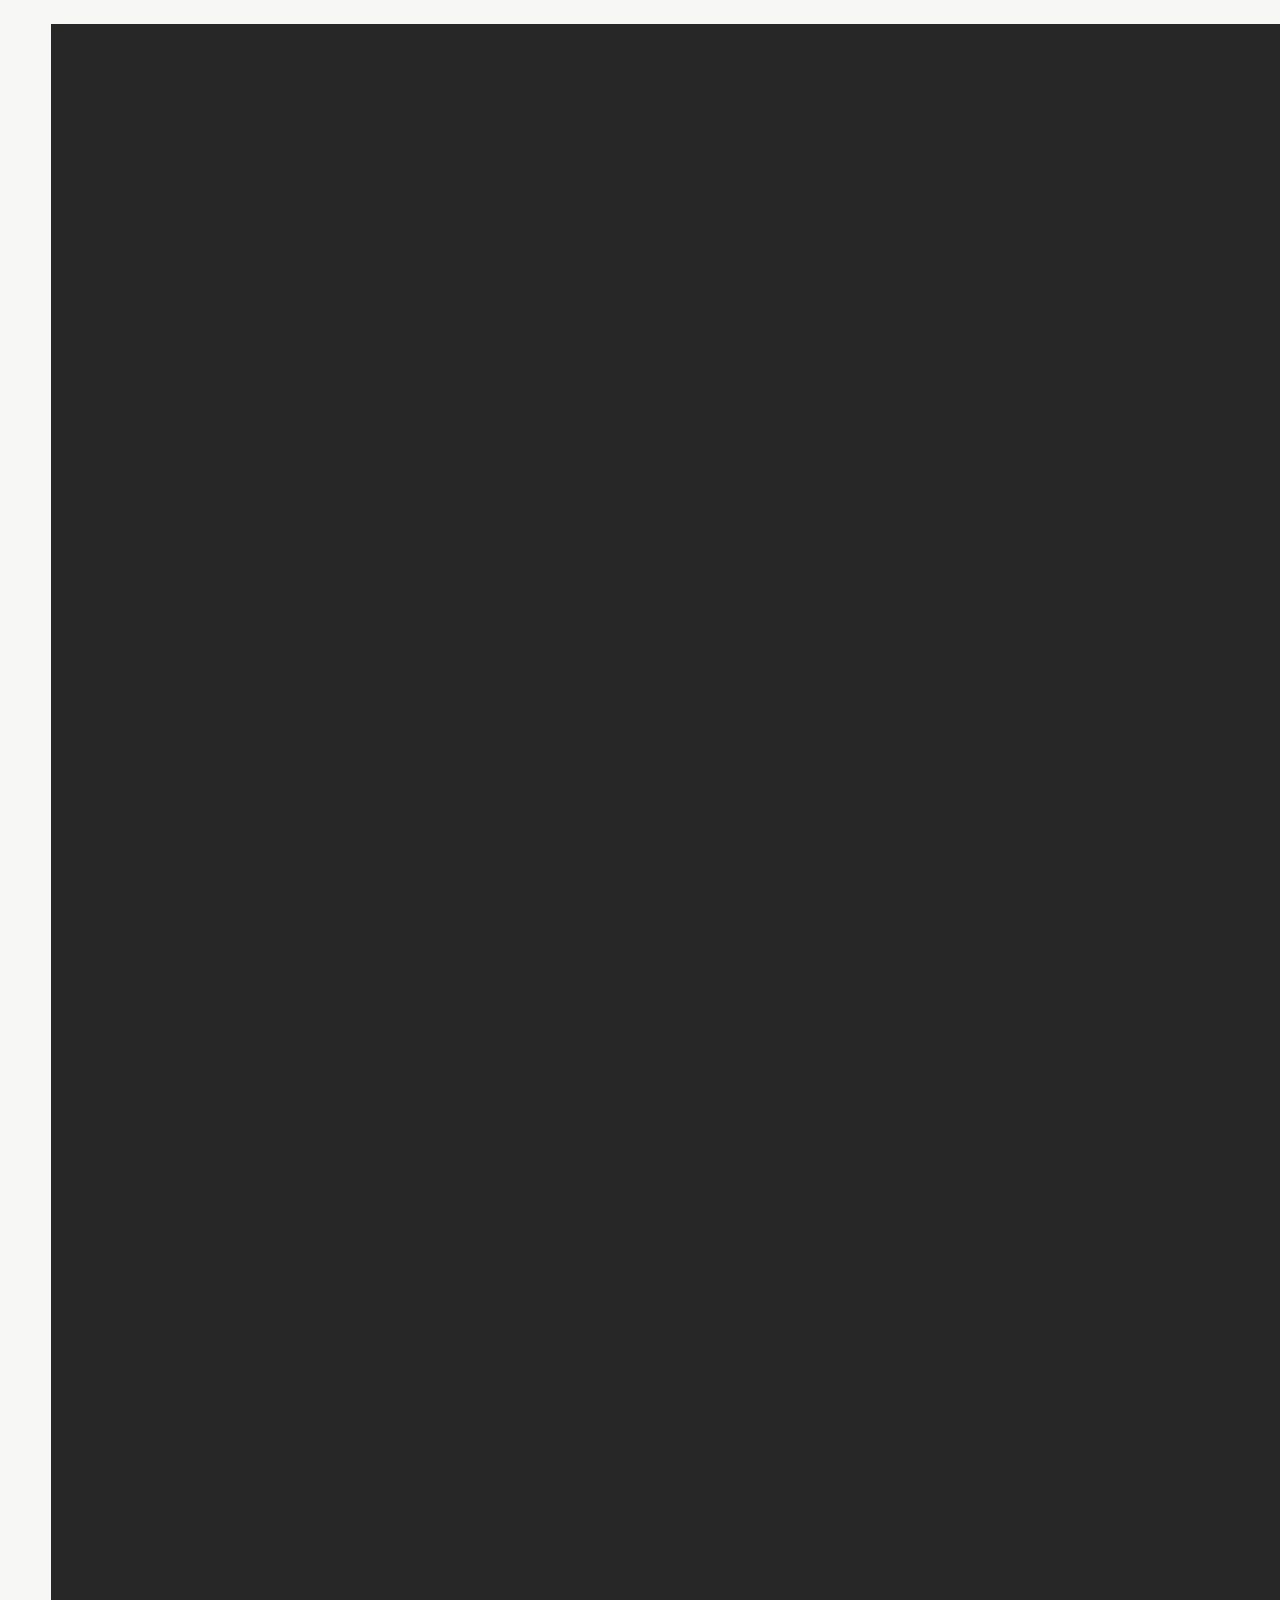
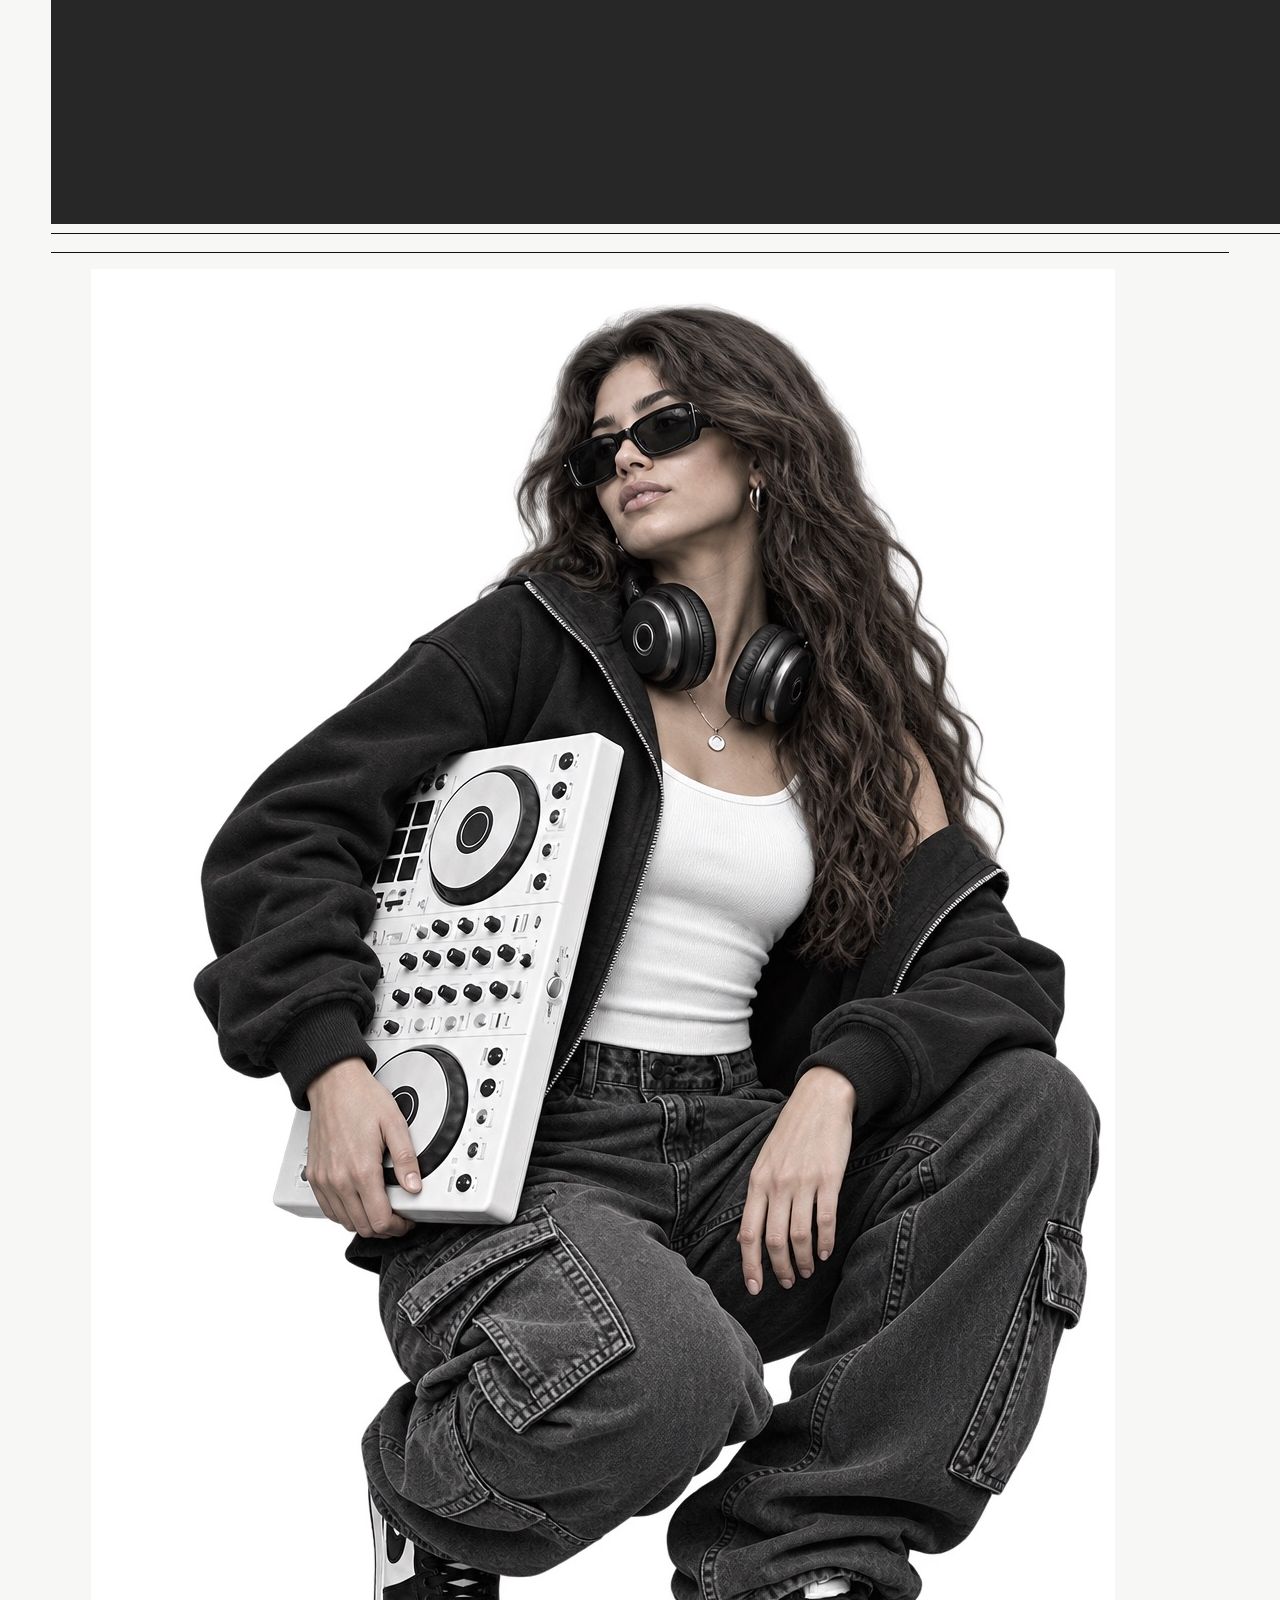
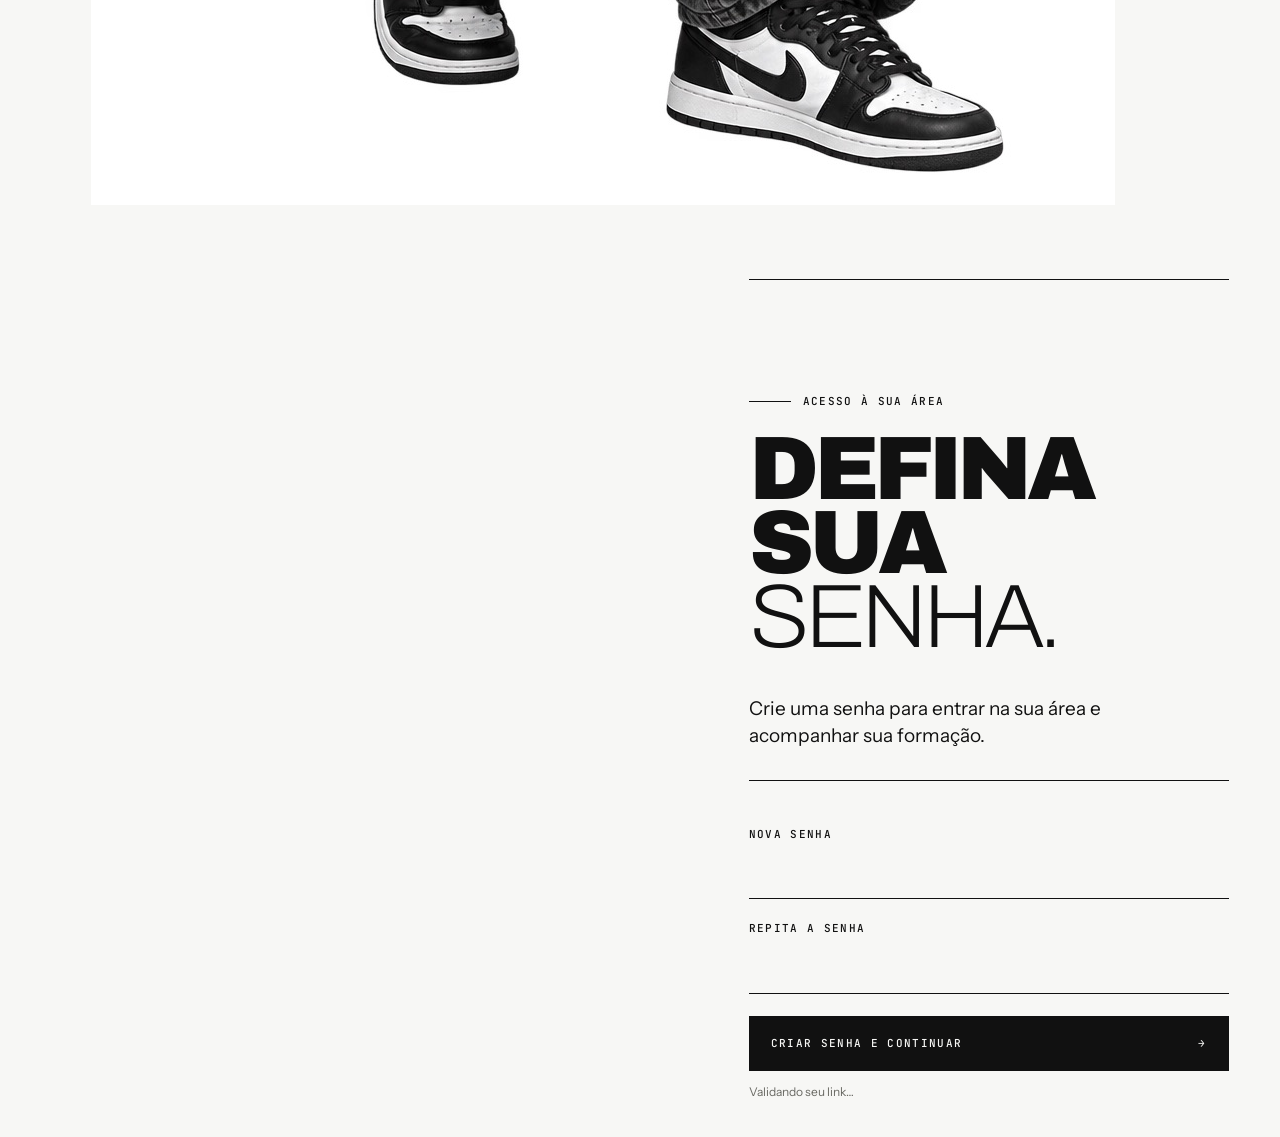
==== commit 8a39e085: "Improve password setup page layout" ====
--- a/portal/accept-invite.html
+++ b/portal/accept-invite.html
@@ -9,21 +9,24 @@
 </head>
 <body>
   <main class="portal">
-    <header class="topbar">
-      <a class="brand" href="../index.html">ONLY<span>DJs</span></a>
+    <header class="topbar accept-invite-topbar">
+      <a class="accept-invite-brand" href="../index.html" aria-label="ONLY DJAYZ — início"><img src="../assets/logo.png" alt="ONLY DJAYZ"></a>
       <a class="mono" href="login.html">ACESSO ↗</a>
     </header>
-    <section class="frame accept-invite-card">
-      <div class="eyebrow mono" id="flow-label">ACESSO À ESCOLA</div>
-      <h1>DEFINA SUA<br><em>SENHA.</em></h1>
-      <p class="lede">Crie uma senha para entrar na sua área e acompanhar sua formação.</p>
-      <form class="card" id="password-form">
-        <label class="field"><span class="mono">NOVA SENHA</span><input name="password" type="password" autocomplete="new-password" minlength="10" required></label>
-        <label class="field"><span class="mono">REPITA A SENHA</span><input name="confirmPassword" type="password" autocomplete="new-password" minlength="10" required></label>
-        <button class="action mono" type="submit"><span>CONTINUAR</span><span>→</span></button>
-        <button class="text-button mono" id="retry-activation" type="button" hidden>TENTAR ATIVAÇÃO NOVAMENTE</button>
-        <p class="auth-status" id="password-status" role="status" aria-live="polite">Validando seu link…</p>
-      </form>
+    <section class="accept-invite-layout">
+      <figure class="accept-invite-visual"><img src="../assets/dj-female-flx4-wall-profile.jpg" alt="DJ agachada ao lado da cabine, da landing page Only DJAYZ"></figure>
+      <div class="accept-invite-card">
+        <div class="eyebrow mono" id="flow-label">ACESSO À SUA ÁREA</div>
+        <h1>DEFINA SUA<br><em>SENHA.</em></h1>
+        <p class="lede">Crie uma senha para entrar na sua área e acompanhar sua formação.</p>
+        <form class="card" id="password-form">
+          <label class="field"><span class="mono">NOVA SENHA</span><input name="password" type="password" autocomplete="new-password" minlength="10" required></label>
+          <label class="field"><span class="mono">REPITA A SENHA</span><input name="confirmPassword" type="password" autocomplete="new-password" minlength="10" required></label>
+          <button class="action mono" type="submit"><span>CRIAR SENHA E CONTINUAR</span><span>→</span></button>
+          <button class="text-button mono" id="retry-activation" type="button" hidden>TENTAR ATIVAÇÃO NOVAMENTE</button>
+          <p class="auth-status" id="password-status" role="status" aria-live="polite">Validando seu link…</p>
+        </form>
+      </div>
     </section>
   </main>
   <script src="supabase-config.js"></script>
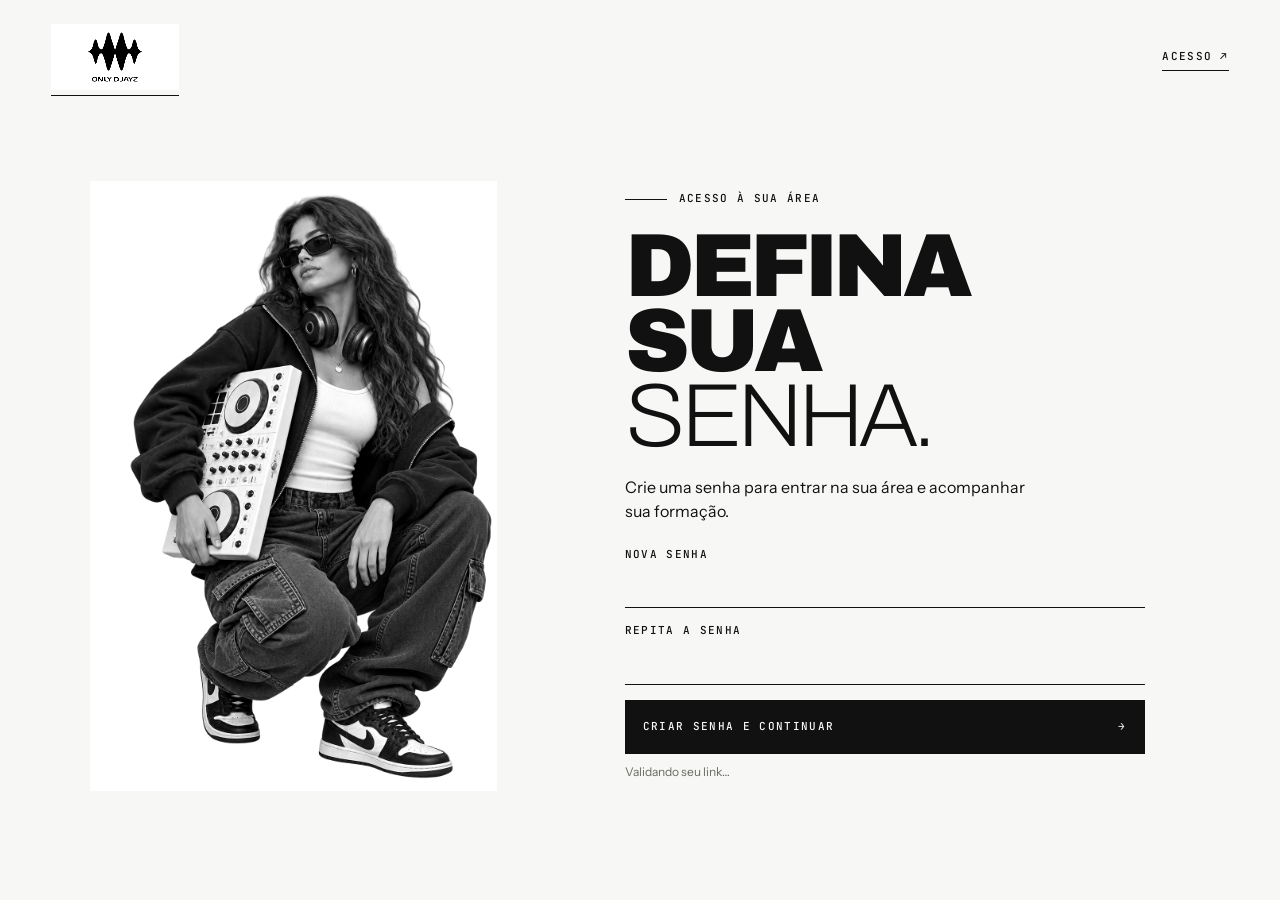
==== commit 9417844a: "Bust cache for invite page refresh" ====
--- a/portal/accept-invite.html
+++ b/portal/accept-invite.html
@@ -5,7 +5,7 @@
   <meta name="viewport" content="width=device-width,initial-scale=1">
   <meta name="theme-color" content="#f7f7f5">
   <title>ONLY DJs — Ative seu acesso</title>
-  <link rel="stylesheet" href="portal.css">
+  <link rel="stylesheet" href="portal.css?v=20260923b">
 </head>
 <body>
   <main class="portal">
@@ -30,6 +30,6 @@
     </section>
   </main>
   <script src="supabase-config.js"></script>
-  <script type="module" src="accept-invite.js"></script>
+  <script type="module" src="accept-invite.js?v=20260923b"></script>
 </body>
 </html>
--- a/portal/portal.css
+++ b/portal/portal.css
@@ -471,10 +471,33 @@
 .admin-invite-card fieldset label { display:flex; gap:10px; align-items:center; padding:7px 0; font-size:13px; }
 .admin-invite-card input[type="checkbox"] { accent-color:var(--acid); width:16px; height:16px; }
 .admin-invite-card [hidden] { display:none!important; }
-.accept-invite-card { max-width:480px; margin:70px 0 0 auto; border-top:1px solid var(--ink); padding-top:24px; }
-.accept-invite-card h1 { font-size:clamp(44px,8vw,90px); }
-.accept-invite-card .lede { margin-left:0; }
-.accept-invite-card .card { margin-top:30px; }
+.accept-invite-topbar { align-items:center; border:0; padding:0; }
+.accept-invite-topbar>a:last-child { margin-left:auto; }
+.accept-invite-brand { display:block; width:128px; height:72px; overflow:hidden; }
+.accept-invite-brand img { display:block; width:100%; height:100%; object-fit:cover; filter:invert(1) contrast(4); }
+.accept-invite-layout { display:grid; grid-template-columns:minmax(260px, .9fr) minmax(380px, 520px); align-items:center; gap:clamp(48px,10vw,150px); max-width:1100px; min-height:calc(100svh - 120px); margin:0 auto; }
+.accept-invite-visual { align-self:stretch; display:flex; align-items:center; justify-content:center; min-width:0; min-height:500px; margin:0; overflow:hidden; }
+.accept-invite-visual img { display:block; width:min(100%,440px); max-height:78svh; object-fit:contain; object-position:center bottom; filter:grayscale(1) contrast(1.04); }
+.accept-invite-card { width:100%; max-width:520px; margin:0; padding:0; }
+.accept-invite-card .eyebrow { margin:0 0 22px; }
+.accept-invite-card h1 { font-size:clamp(56px,7vw,94px); line-height:.84; }
+.accept-invite-card .lede { margin:22px 0 0; font-size:16px; }
+.accept-invite-card .card { max-width:none; margin:24px 0 0; border:0; padding:0; }
+.accept-invite-card .field { gap:7px; margin:15px 0; }
+.accept-invite-card .field input { padding:9px 0; font-size:17px; }
+.accept-invite-card .action { min-height:54px; margin-top:8px; padding:16px 18px; }
+.accept-invite-card .auth-status { margin:9px 0 0; }
+@media(max-width:760px) {
+  .portal:has(.accept-invite-layout) { padding:16px 20px 28px; }
+  .accept-invite-brand { width:104px; height:58px; }
+  .accept-invite-layout { grid-template-columns:minmax(0,1fr); gap:8px; min-height:0; margin:18px auto 0; }
+  .accept-invite-visual { grid-row:2; min-height:0; height:180px; justify-content:flex-end; }
+  .accept-invite-visual img { width:150px; height:180px; max-height:none; object-position:center bottom; }
+  .accept-invite-card { grid-row:1; }
+  .accept-invite-card h1 { font-size:clamp(52px,14vw,76px); }
+  .accept-invite-card .lede { margin-top:17px; }
+  .accept-invite-card .card { margin-top:20px; }
+}
 .admin-roster { margin-top:72px; border-top:1px solid var(--ink); padding-top:18px; }
 .admin-roster .row { border-bottom:0; }
 .roster-empty { color:var(--muted); font-size:13px; padding:18px 0; }
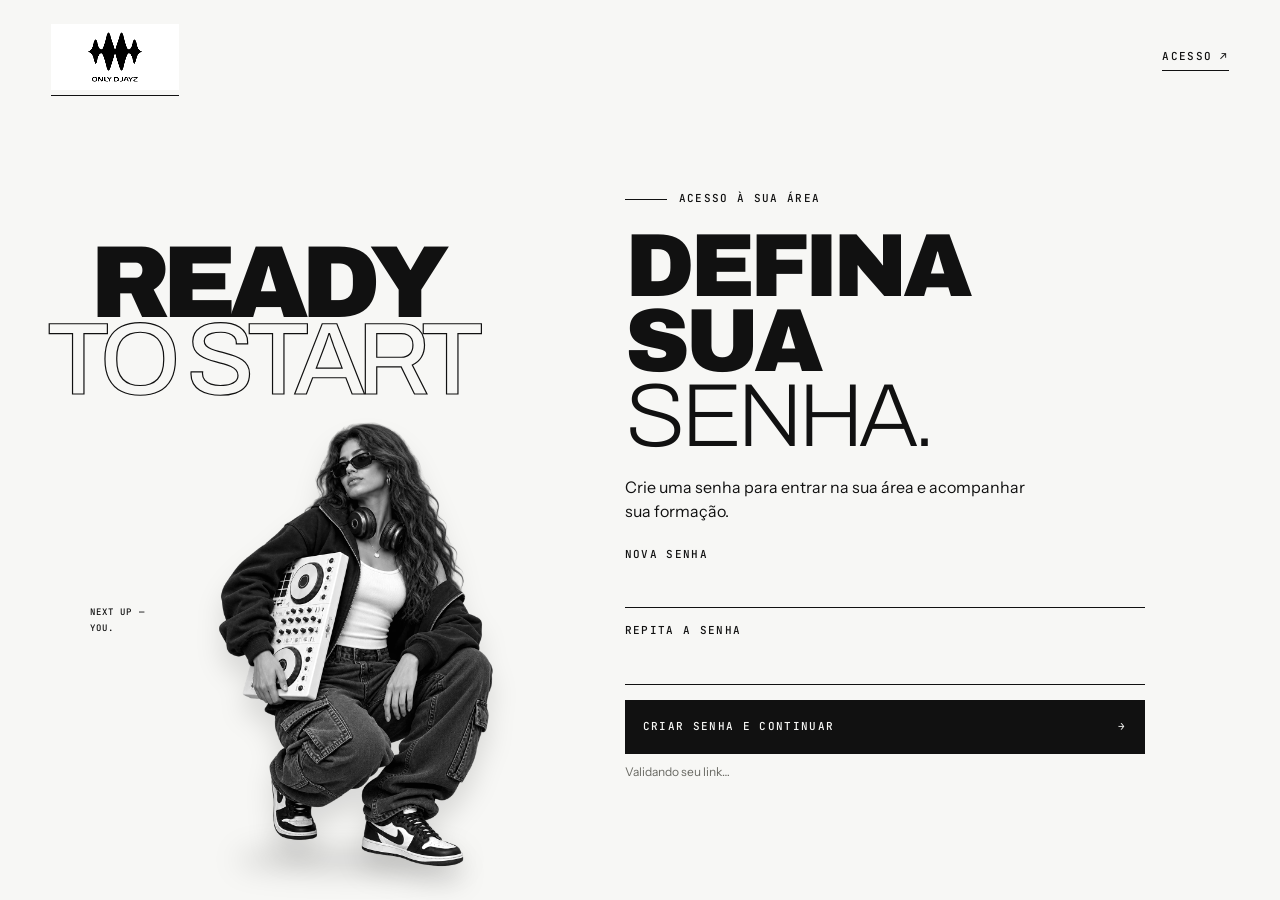
==== commit ab4af6e8: "Polish password setup welcome screen" ====
--- a/portal/accept-invite.html
+++ b/portal/accept-invite.html
@@ -14,7 +14,13 @@
       <a class="mono" href="login.html">ACESSO ↗</a>
     </header>
     <section class="accept-invite-layout">
-      <figure class="accept-invite-visual"><img src="../assets/dj-female-flx4-wall-profile.jpg" alt="DJ agachada ao lado da cabine, da landing page Only DJAYZ"></figure>
+      <figure class="accept-invite-visual">
+        <h2 class="accept-invite-manifesto"><span>READY</span><em>TO START</em></h2>
+        <div class="accept-invite-character">
+          <p class="accept-invite-next mono">NEXT UP —<br>YOU.</p>
+          <img src="../assets/dj-female-flx4-wall-profile.webp" alt="DJ agachada ao lado da cabine, da landing page Only DJAYZ">
+        </div>
+      </figure>
       <div class="accept-invite-card">
         <div class="eyebrow mono" id="flow-label">ACESSO À SUA ÁREA</div>
         <h1>DEFINA SUA<br><em>SENHA.</em></h1>
--- a/portal/portal.css
+++ b/portal/portal.css
@@ -476,8 +476,14 @@
 .accept-invite-brand { display:block; width:128px; height:72px; overflow:hidden; }
 .accept-invite-brand img { display:block; width:100%; height:100%; object-fit:cover; filter:invert(1) contrast(4); }
 .accept-invite-layout { display:grid; grid-template-columns:minmax(260px, .9fr) minmax(380px, 520px); align-items:center; gap:clamp(48px,10vw,150px); max-width:1100px; min-height:calc(100svh - 120px); margin:0 auto; }
-.accept-invite-visual { align-self:stretch; display:flex; align-items:center; justify-content:center; min-width:0; min-height:500px; margin:0; overflow:hidden; }
-.accept-invite-visual img { display:block; width:min(100%,440px); max-height:78svh; object-fit:contain; object-position:center bottom; filter:grayscale(1) contrast(1.04); }
+.accept-invite-visual { align-self:stretch; display:flex; flex-direction:column; justify-content:flex-end; min-width:0; min-height:500px; margin:0; overflow:visible; }
+.accept-invite-manifesto { display:flex; flex-direction:column; margin:0 0 12px; font:900 clamp(64px,8vw,112px)/.76 'Archivo',sans-serif; letter-spacing:-.075em; }
+.accept-invite-manifesto span { white-space:nowrap; }
+.accept-invite-manifesto em { align-self:flex-end; padding-right:5%; color:transparent; font-style:normal; font-weight:500; -webkit-text-stroke:1.2px var(--ink); white-space:nowrap; }
+.accept-invite-character { position:relative; display:flex; align-items:flex-end; justify-content:space-between; min-height:0; }
+.accept-invite-character::after { content:''; position:absolute; z-index:0; right:8%; bottom:1%; width:56%; height:5%; border-radius:50%; background:rgba(0,0,0,.16); filter:blur(14px); pointer-events:none; }
+.accept-invite-next { z-index:1; flex:none; align-self:center; margin:0 12px 12% 0; font-size:9px; line-height:1.8; }
+.accept-invite-character img { position:relative; z-index:1; display:block; width:min(76%,350px); max-height:57svh; object-fit:contain; object-position:center bottom; filter:grayscale(1) contrast(1.04) drop-shadow(0 18px 13px rgba(0,0,0,.12)); }
 .accept-invite-card { width:100%; max-width:520px; margin:0; padding:0; }
 .accept-invite-card .eyebrow { margin:0 0 22px; }
 .accept-invite-card h1 { font-size:clamp(56px,7vw,94px); line-height:.84; }
@@ -491,8 +497,11 @@
   .portal:has(.accept-invite-layout) { padding:16px 20px 28px; }
   .accept-invite-brand { width:104px; height:58px; }
   .accept-invite-layout { grid-template-columns:minmax(0,1fr); gap:8px; min-height:0; margin:18px auto 0; }
-  .accept-invite-visual { grid-row:2; min-height:0; height:180px; justify-content:flex-end; }
-  .accept-invite-visual img { width:150px; height:180px; max-height:none; object-position:center bottom; }
+  .accept-invite-visual { grid-row:2; min-height:0; }
+  .accept-invite-manifesto { margin:0 0 2px; font-size:clamp(46px,13vw,66px); line-height:.78; }
+  .accept-invite-character { height:170px; }
+  .accept-invite-next { margin-right:0; font-size:8px; }
+  .accept-invite-character img { width:148px; height:170px; max-height:none; object-position:center bottom; }
   .accept-invite-card { grid-row:1; }
   .accept-invite-card h1 { font-size:clamp(52px,14vw,76px); }
   .accept-invite-card .lede { margin-top:17px; }
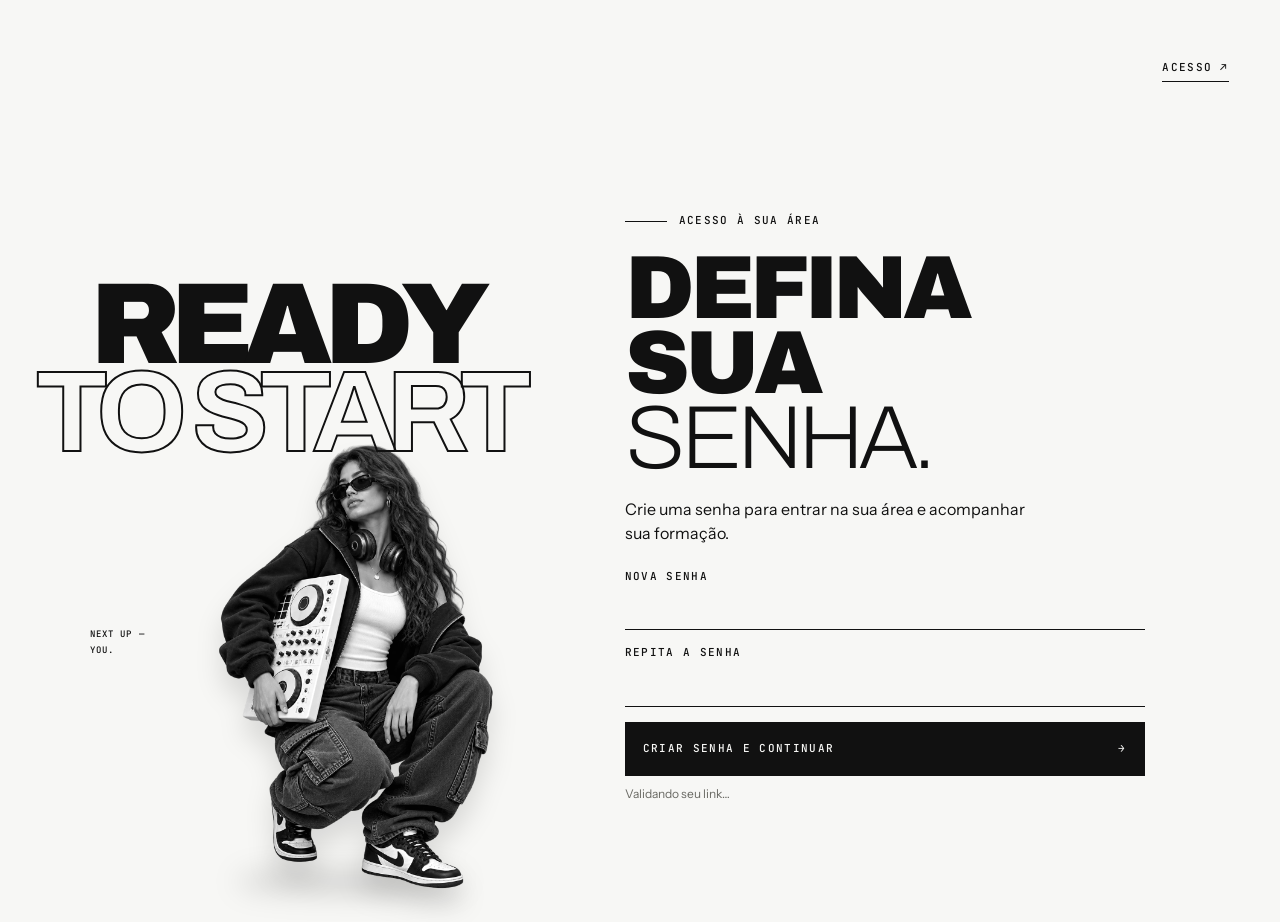
==== commit 6023b20d: "Remove password page logo box and underline" ====
--- a/portal/accept-invite.html
+++ b/portal/accept-invite.html
@@ -5,12 +5,12 @@
   <meta name="viewport" content="width=device-width,initial-scale=1">
   <meta name="theme-color" content="#f7f7f5">
   <title>ONLY DJs — Ative seu acesso</title>
-  <link rel="stylesheet" href="portal.css?v=20260923b">
+  <link rel="stylesheet" href="portal.css?v=20260923d">
 </head>
 <body>
   <main class="portal">
     <header class="topbar accept-invite-topbar">
-      <a class="accept-invite-brand" href="../index.html" aria-label="ONLY DJAYZ — início"><img src="../assets/logo.png" alt="ONLY DJAYZ"></a>
+      <a class="accept-invite-brand" href="../index.html" aria-label="ONLY DJAYZ — início"><img src="../assets/logo-transparent.svg" alt="ONLY DJAYZ"></a>
       <a class="mono" href="login.html">ACESSO ↗</a>
     </header>
     <section class="accept-invite-layout">
--- a/portal/portal.css
+++ b/portal/portal.css
@@ -473,13 +473,13 @@
 .admin-invite-card [hidden] { display:none!important; }
 .accept-invite-topbar { align-items:center; border:0; padding:0; }
 .accept-invite-topbar>a:last-child { margin-left:auto; }
-.accept-invite-brand { display:block; width:128px; height:72px; overflow:hidden; }
-.accept-invite-brand img { display:block; width:100%; height:100%; object-fit:cover; filter:invert(1) contrast(4); }
+.accept-invite-brand { display:block; width:104px; height:94px; overflow:hidden; border:0!important; padding:0!important; }
+.accept-invite-brand img { display:block; width:100%; height:100%; object-fit:contain; }
 .accept-invite-layout { display:grid; grid-template-columns:minmax(260px, .9fr) minmax(380px, 520px); align-items:center; gap:clamp(48px,10vw,150px); max-width:1100px; min-height:calc(100svh - 120px); margin:0 auto; }
 .accept-invite-visual { align-self:stretch; display:flex; flex-direction:column; justify-content:flex-end; min-width:0; min-height:500px; margin:0; overflow:visible; }
-.accept-invite-manifesto { display:flex; flex-direction:column; margin:0 0 12px; font:900 clamp(64px,8vw,112px)/.76 'Archivo',sans-serif; letter-spacing:-.075em; }
+.accept-invite-manifesto { position:relative; z-index:2; display:flex; flex-direction:column; width:max-content; max-width:112%; margin:0 -12% -22px 0; font:900 clamp(72px,9vw,128px)/.76 'Archivo',sans-serif; letter-spacing:-.085em; }
 .accept-invite-manifesto span { white-space:nowrap; }
-.accept-invite-manifesto em { align-self:flex-end; padding-right:5%; color:transparent; font-style:normal; font-weight:500; -webkit-text-stroke:1.2px var(--ink); white-space:nowrap; }
+.accept-invite-manifesto em { align-self:flex-end; padding-right:5%; color:transparent; font-style:normal; font-weight:700; -webkit-text-stroke:2px var(--ink); white-space:nowrap; }
 .accept-invite-character { position:relative; display:flex; align-items:flex-end; justify-content:space-between; min-height:0; }
 .accept-invite-character::after { content:''; position:absolute; z-index:0; right:8%; bottom:1%; width:56%; height:5%; border-radius:50%; background:rgba(0,0,0,.16); filter:blur(14px); pointer-events:none; }
 .accept-invite-next { z-index:1; flex:none; align-self:center; margin:0 12px 12% 0; font-size:9px; line-height:1.8; }
@@ -495,10 +495,10 @@
 .accept-invite-card .auth-status { margin:9px 0 0; }
 @media(max-width:760px) {
   .portal:has(.accept-invite-layout) { padding:16px 20px 28px; }
-  .accept-invite-brand { width:104px; height:58px; }
+  .accept-invite-brand { width:78px; height:70px; }
   .accept-invite-layout { grid-template-columns:minmax(0,1fr); gap:8px; min-height:0; margin:18px auto 0; }
   .accept-invite-visual { grid-row:2; min-height:0; }
-  .accept-invite-manifesto { margin:0 0 2px; font-size:clamp(46px,13vw,66px); line-height:.78; }
+  .accept-invite-manifesto { max-width:100%; margin:0 0 -16px; font-size:clamp(50px,14vw,70px); line-height:.78; }
   .accept-invite-character { height:170px; }
   .accept-invite-next { margin-right:0; font-size:8px; }
   .accept-invite-character img { width:148px; height:170px; max-height:none; object-position:center bottom; }
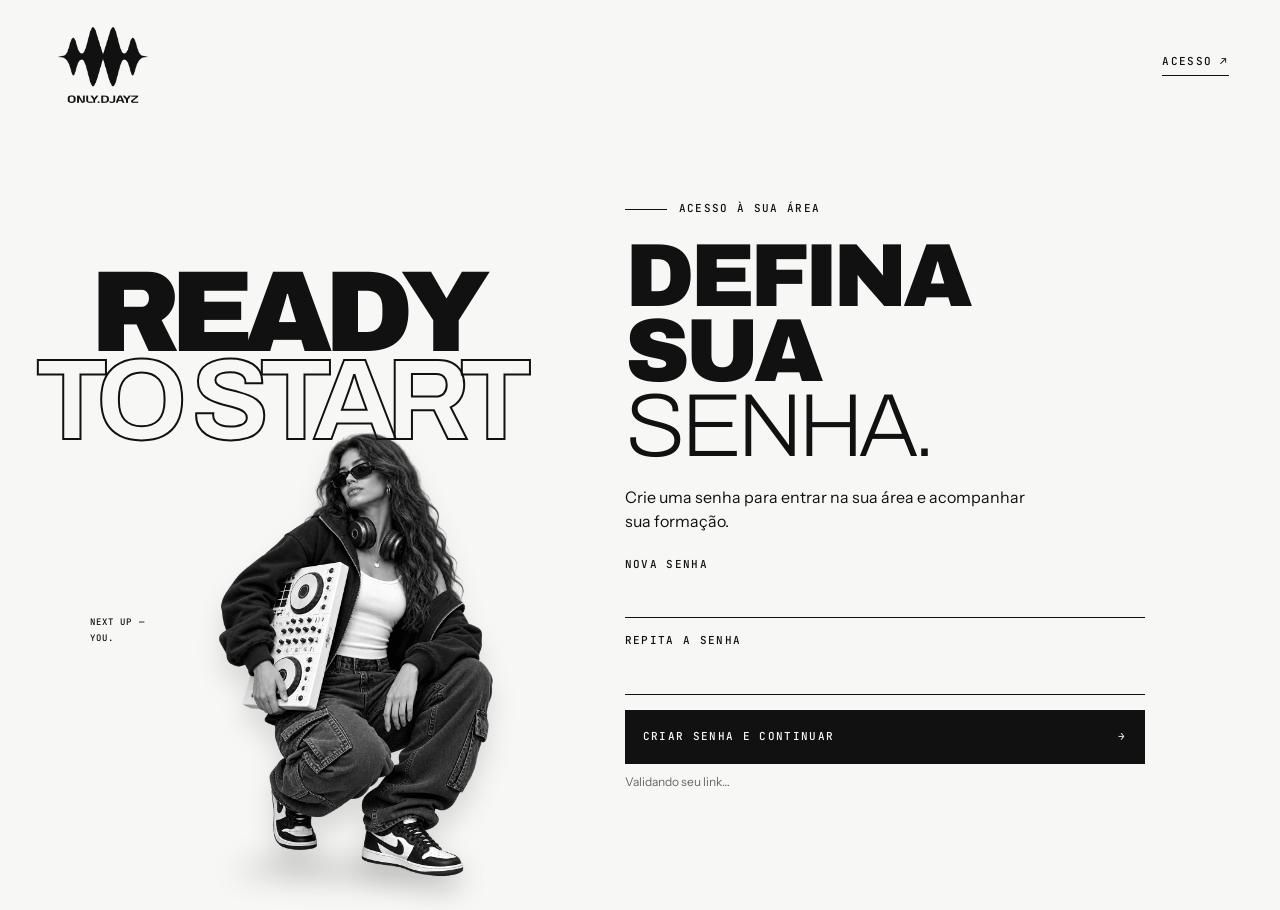
==== commit e8e0d1e1: "Use a true transparent logo on password setup" ====
--- a/portal/accept-invite.html
+++ b/portal/accept-invite.html
@@ -10,7 +10,7 @@
 <body>
   <main class="portal">
     <header class="topbar accept-invite-topbar">
-      <a class="accept-invite-brand" href="../index.html" aria-label="ONLY DJAYZ — início"><img src="../assets/logo-transparent.svg" alt="ONLY DJAYZ"></a>
+      <a class="accept-invite-brand" href="../index.html" aria-label="ONLY DJAYZ — início"><img src="../assets/logo-mark.png" alt="ONLY DJAYZ"></a>
       <a class="mono" href="login.html">ACESSO ↗</a>
     </header>
     <section class="accept-invite-layout">
--- a/portal/portal.css
+++ b/portal/portal.css
@@ -473,7 +473,7 @@
 .admin-invite-card [hidden] { display:none!important; }
 .accept-invite-topbar { align-items:center; border:0; padding:0; }
 .accept-invite-topbar>a:last-child { margin-left:auto; }
-.accept-invite-brand { display:block; width:104px; height:94px; overflow:hidden; border:0!important; padding:0!important; }
+.accept-invite-brand { display:block; width:104px; height:82px; overflow:hidden; border:0!important; border-bottom:0!important; padding:0!important; }
 .accept-invite-brand img { display:block; width:100%; height:100%; object-fit:contain; }
 .accept-invite-layout { display:grid; grid-template-columns:minmax(260px, .9fr) minmax(380px, 520px); align-items:center; gap:clamp(48px,10vw,150px); max-width:1100px; min-height:calc(100svh - 120px); margin:0 auto; }
 .accept-invite-visual { align-self:stretch; display:flex; flex-direction:column; justify-content:flex-end; min-width:0; min-height:500px; margin:0; overflow:visible; }
@@ -495,7 +495,7 @@
 .accept-invite-card .auth-status { margin:9px 0 0; }
 @media(max-width:760px) {
   .portal:has(.accept-invite-layout) { padding:16px 20px 28px; }
-  .accept-invite-brand { width:78px; height:70px; }
+  .accept-invite-brand { width:78px; height:62px; }
   .accept-invite-layout { grid-template-columns:minmax(0,1fr); gap:8px; min-height:0; margin:18px auto 0; }
   .accept-invite-visual { grid-row:2; min-height:0; }
   .accept-invite-manifesto { max-width:100%; margin:0 0 -16px; font-size:clamp(50px,14vw,70px); line-height:.78; }
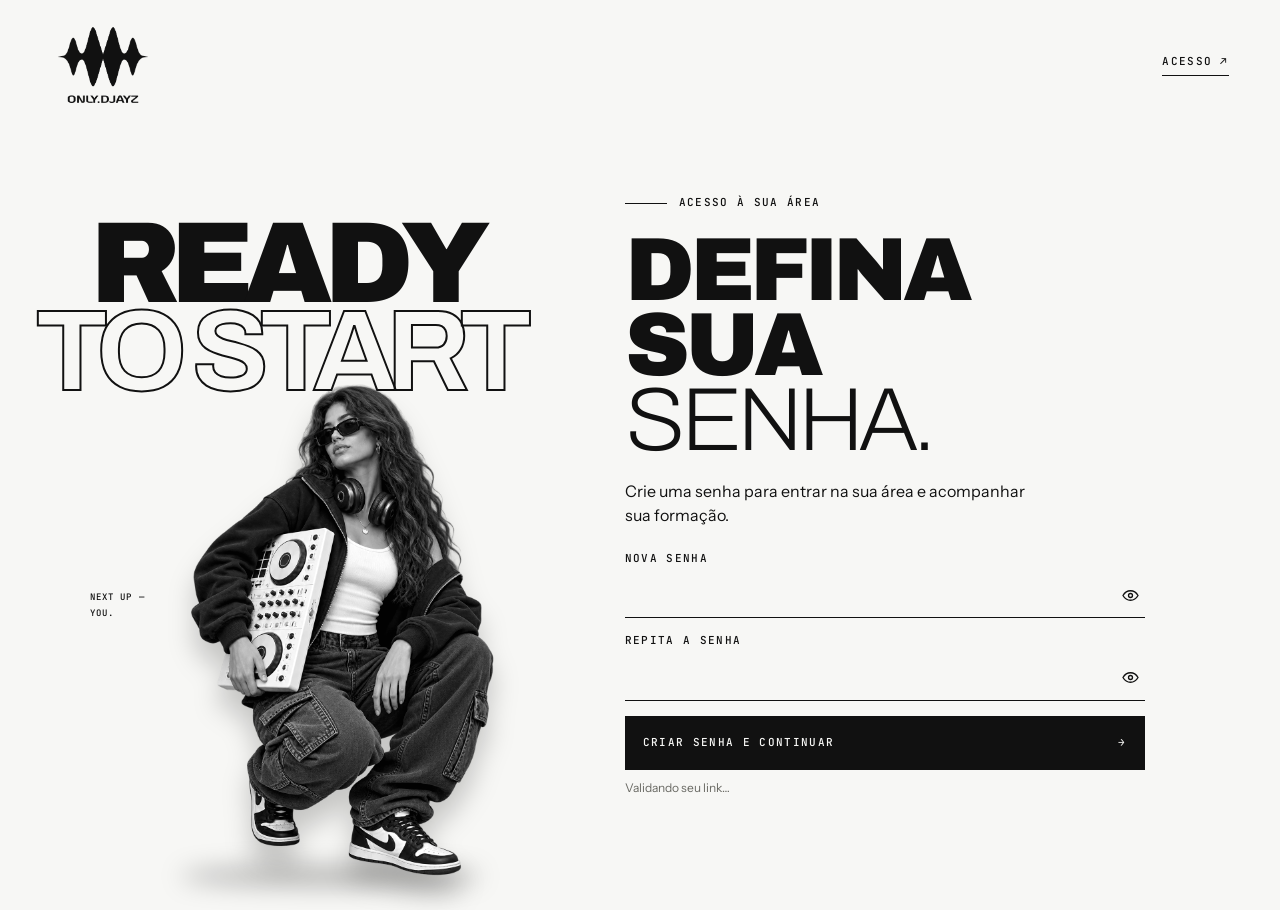
==== commit d27a572b: "Publish latest Only DJs portal preview" ====
--- a/portal/accept-invite.html
+++ b/portal/accept-invite.html
@@ -26,8 +26,8 @@
         <h1>DEFINA SUA<br><em>SENHA.</em></h1>
         <p class="lede">Crie uma senha para entrar na sua área e acompanhar sua formação.</p>
         <form class="card" id="password-form">
-          <label class="field"><span class="mono">NOVA SENHA</span><input name="password" type="password" autocomplete="new-password" minlength="10" required></label>
-          <label class="field"><span class="mono">REPITA A SENHA</span><input name="confirmPassword" type="password" autocomplete="new-password" minlength="10" required></label>
+          <label class="field"><span class="mono">NOVA SENHA</span><span class="password-control"><input name="password" type="password" autocomplete="new-password" minlength="10" required><button class="password-toggle" type="button" aria-label="Exibir nova senha" aria-pressed="false"><svg class="password-eye password-eye-open" aria-hidden="true" viewBox="0 0 24 24" focusable="false"><path d="M2.5 12s3.5-6 9.5-6 9.5 6 9.5 6-3.5 6-9.5 6-9.5-6-9.5-6Z"></path><circle cx="12" cy="12" r="2.5"></circle></svg><svg class="password-eye password-eye-closed" aria-hidden="true" viewBox="0 0 24 24" focusable="false"><path d="m3 3 18 18M10.6 6.2A10.8 10.8 0 0 1 12 6c6 0 9.5 6 9.5 6a17 17 0 0 1-3.1 3.6M6.3 6.8C3.8 8.2 2.5 12 2.5 12s3.5 6 9.5 6c1.2 0 2.3-.2 3.3-.6"></path><path d="M9.9 9.9a3 3 0 0 0 4.2 4.2"></path></svg></button></span></label>
+          <label class="field"><span class="mono">REPITA A SENHA</span><span class="password-control"><input name="confirmPassword" type="password" autocomplete="new-password" minlength="10" required><button class="password-toggle" type="button" aria-label="Exibir confirmação da senha" aria-pressed="false"><svg class="password-eye password-eye-open" aria-hidden="true" viewBox="0 0 24 24" focusable="false"><path d="M2.5 12s3.5-6 9.5-6 9.5 6 9.5 6-3.5 6-9.5 6-9.5-6-9.5-6Z"></path><circle cx="12" cy="12" r="2.5"></circle></svg><svg class="password-eye password-eye-closed" aria-hidden="true" viewBox="0 0 24 24" focusable="false"><path d="m3 3 18 18M10.6 6.2A10.8 10.8 0 0 1 12 6c6 0 9.5 6 9.5 6a17 17 0 0 1-3.1 3.6M6.3 6.8C3.8 8.2 2.5 12 2.5 12s3.5 6 9.5 6c1.2 0 2.3-.2 3.3-.6"></path><path d="M9.9 9.9a3 3 0 0 0 4.2 4.2"></path></svg></button></span></label>
           <button class="action mono" type="submit"><span>CRIAR SENHA E CONTINUAR</span><span>→</span></button>
           <button class="text-button mono" id="retry-activation" type="button" hidden>TENTAR ATIVAÇÃO NOVAMENTE</button>
           <p class="auth-status" id="password-status" role="status" aria-live="polite">Validando seu link…</p>
--- a/portal/portal.css
+++ b/portal/portal.css
@@ -118,7 +118,105 @@
 .chapter-state.done { color:#536500; }
 .chapter-state.next { color:#74756f; }
 .chapter-state.pending { color:#94958e; }
-.lesson-panel { min-width:0; padding:24px clamp(19px,2.6vw,38px) 26px; background:#fafaf8; border:1px solid var(--line); position:relative; }
+.bpm-exercise-mount { margin-top:34px; }
+.bpm-exercise-card { position:relative; border:1px solid var(--ink); padding:22px clamp(16px,2vw,28px) 26px; color:var(--ink); background:#f0f0eb; box-shadow:8px 8px 0 var(--acid); }
+.bpm-exercise-heading { display:flex; align-items:flex-start; justify-content:space-between; gap:24px; }
+.bpm-exercise-heading .mono,.bpm-exercise-target { color:#686963; font-size:9px; letter-spacing:.1em; }
+.bpm-exercise-card h3 { max-width:520px; margin:11px 0 0; font:700 clamp(28px,3vw,43px)/.95 'Archivo',sans-serif; letter-spacing:-.055em; }
+.bpm-exercise-target { flex:none; padding-top:3px; text-align:right; }
+.bpm-exercise-target strong { display:block; margin-top:7px; color:var(--ink); font:700 20px/.9 'Archivo',sans-serif; letter-spacing:-.04em; }
+.bpm-exercise-intro { max-width:610px; margin:17px 0 36px; color:#565751; font-size:14px; line-height:1.45; }
+.bpm-exercise-preview { border:1px solid var(--ink); background:#20211f; color:#f7f7f5; padding:13px; box-shadow:inset 0 0 0 1px #ffffff18; }
+.bpm-exercise-preview { container-type:inline-size; }
+.bpm-preview-top { display:flex; justify-content:space-between; gap:12px; padding-bottom:11px; color:#aeb0a7; font-size:8px; border-bottom:1px solid #ffffff30; }
+.bpm-preview-top b { color:var(--acid); font-weight:500; }
+.bpm-deck-grid { display:grid; grid-template-columns:1fr 1fr; gap:13px; padding-top:13px; }
+.bpm-deck { min-width:0; border:1px solid #ffffff30; padding:13px 13px 10px; background:linear-gradient(145deg,#2c2d2a,#1a1b19); }
+.bpm-deck>span { color:#6b6c66; font-size:9px; }
+.bpm-deck>span { color:#b9bbb3; }
+.bpm-deck>strong { display:block; margin:18px 0 15px; color:#f7f7f5; font:800 clamp(38px,4vw,58px)/.8 'Archivo',sans-serif; letter-spacing:-.065em; text-shadow:0 0 18px #fff2; }
+.bpm-deck>strong small { color:#aeb0a7; font:500 10px 'JetBrains Mono',monospace; letter-spacing:.08em; }
+.bpm-deck-b>strong { color:var(--acid); text-shadow:0 0 18px #d6ff3d55; }
+.bpm-beatgrid { display:grid; grid-template-columns:repeat(4,1fr); gap:5px; }
+.bpm-beatgrid i { display:block; height:8px; border:1px solid #ffffff35; background:transparent; }
+.bpm-deck-a .bpm-beatgrid i[data-on="1"] { background:#f7f7f5; }
+.bpm-deck-b .bpm-beatgrid i[data-on="1"] { background:var(--acid); border-color:var(--acid); }
+.bpm-deck-footer { display:flex; justify-content:space-between; margin-top:14px; color:#85877f; font-size:7px; }
+.bpm-deck-footer span:last-child { color:var(--acid); }
+.bpm-sync-meter { margin-top:23px; }
+.bpm-sync-label { display:flex; justify-content:space-between; gap:12px; margin-bottom:7px; color:#6b6c66; font-size:8px; }
+.bpm-sync-track { height:5px; background:#dedfd8; overflow:hidden; }
+.bpm-sync-track i { display:block; height:100%; width:0; background:var(--ink); transition:width .08s linear,background .12s ease; }
+.bpm-sync-track i[data-tone="success"] { background:#536500; }
+.bpm-sync-track i[data-tone="near"] { background:#a9bd22; }
+.bpm-sync-track i[data-tone="error"] { background:#9b3434; }
+.bpm-slider-wrap { margin-top:24px; }
+.bpm-slider { position:relative; height:32px; border-top:1px solid var(--ink); border-bottom:1px solid var(--ink); cursor:ew-resize; touch-action:none; }
+.bpm-slider:focus-visible { outline:2px solid #536500; outline-offset:4px; }
+.bpm-slider>span { position:absolute; top:3px; bottom:3px; left:50%; width:1px; background:#9aa20f; }
+.bpm-slider>i { position:absolute; top:0; bottom:0; left:27%; width:25px; transform:translateX(-50%); border-left:1px solid var(--ink); border-right:1px solid var(--ink); background:var(--acid); }
+.bpm-slider-labels { display:flex; justify-content:space-between; gap:12px; margin-top:6px; color:#777870; font-size:8px; }
+.bpm-nudge-controls { display:flex; align-items:center; justify-content:space-between; gap:12px; margin-top:13px; }
+.bpm-nudge-controls button { width:34px; height:30px; border:1px solid #777870; background:transparent; color:var(--ink); cursor:pointer; font-size:18px; line-height:1; }
+.bpm-nudge-controls button:hover,.bpm-nudge-controls button:focus-visible { border-color:var(--ink); background:var(--acid); outline:0; }
+.bpm-nudge-controls span { color:#777870; font-size:8px; }
+.bpm-exercise-feedback { min-height:39px; margin-top:24px; font-size:14px; font-weight:600; }
+.bpm-exercise-feedback[data-tone="success"] { color:#536500; }
+.bpm-exercise-feedback[data-tone="near"] { color:#7d8900; }
+.bpm-exercise-feedback[data-tone="error"] { color:#9b3434; }
+.bpm-exercise-actions { display:flex; align-items:center; gap:16px; margin-top:12px; }
+.bpm-exercise-start { min-height:44px; padding:12px 16px; border:1px solid var(--ink); background:var(--ink); color:var(--paper); cursor:pointer; }
+.bpm-exercise-start:hover { background:var(--acid); color:var(--ink); }
+.bpm-exercise-start:focus-visible { outline:2px solid #536500; outline-offset:3px; }
+.bpm-exercise-actions [data-bpm-help] { color:#777870; font-size:8px; }
+.bpm-exercise-stop { display:block; width:100%; min-height:44px; margin-top:12px; padding:11px 14px; border:1px solid var(--ink); background:transparent; color:var(--ink); cursor:pointer; }
+.bpm-exercise-stop[hidden] { display:none!important; }
+.bpm-exercise-stop:hover,.bpm-exercise-stop:focus-visible { background:var(--acid); outline:0; }
+.bpm-exercise-modal { position:absolute; inset:0; z-index:4; display:grid; place-items:center; padding:24px; background:rgba(17,17,17,.78); }
+.bpm-exercise-modal[hidden] { display:none; }
+.bpm-exercise-modal-card { width:min(440px,100%); padding:28px; border:1px solid var(--acid); background:#f0f0eb; color:var(--ink); box-shadow:10px 10px 0 var(--acid); }
+.bpm-exercise-modal-card .mono { color:#686963; font-size:8px; letter-spacing:.1em; }
+.bpm-exercise-modal-card h4 { margin:14px 0 10px; font:700 clamp(28px,4vw,44px)/.92 'Archivo',sans-serif; letter-spacing:-.055em; }
+.bpm-exercise-modal-card p { margin:0; max-width:36ch; color:#565751; font-size:14px; line-height:1.5; }
+.bpm-exercise-modal-time { display:block; margin-top:18px; color:var(--ink)!important; font-size:10px!important; }
+.bpm-exercise-modal-actions { display:flex; flex-wrap:wrap; gap:9px; margin-top:24px; }
+.bpm-exercise-modal-actions button { min-height:44px; padding:11px 14px; border:1px solid var(--ink); background:var(--ink); color:var(--paper); cursor:pointer; font-size:9px; }
+.bpm-exercise-modal-actions button:hover,.bpm-exercise-modal-actions button:focus-visible { background:var(--acid); color:var(--ink); outline:0; }
+.bpm-exercise-modal-actions button[hidden] { display:none; }
+@media(max-width:560px) { .bpm-exercise-heading { display:block; } .bpm-exercise-target { display:block; margin-top:16px; text-align:left; } .bpm-deck-grid { grid-template-columns:1fr; } .bpm-exercise-card { box-shadow:5px 5px 0 var(--acid); } }
+@container (max-width:650px) {
+  .bpm-deck-grid { grid-template-columns:1fr; }
+  .bpm-deck>strong { font-size:clamp(38px,12cqw,58px); }
+}
+.jog-exercise-mount { margin-top:36px; }
+.jog-exercise-card { border:1px solid var(--ink); padding:22px clamp(16px,2vw,28px) 26px; background:#f0f0eb; box-shadow:8px 8px 0 var(--acid); }
+.jog-exercise-card,.jog-exercise-preview { min-width:0; max-width:100%; overflow:hidden; }
+.jog-exercise-preview { border:1px solid var(--ink); background:#20211f; color:#f7f7f5; padding:13px; box-shadow:inset 0 0 0 1px #ffffff18; }
+.jog-deck-row { display:grid; grid-template-columns:1fr 190px 1fr; gap:18px; align-items:center; padding:24px 8px; }
+.jog-deck-readout { position:relative; min-width:0; border:1px solid #ffffff30; padding:15px 13px; background:linear-gradient(145deg,#2c2d2a,#1a1b19); }
+.jog-deck-readout .mono { color:#b9bbb3; font-size:8px; }
+.jog-deck-readout strong { display:block; margin-top:18px; color:#f7f7f5; font:800 38px/.8 'Archivo',sans-serif; letter-spacing:-.065em; }
+.jog-deck-readout small { color:#aeb0a7; font:500 9px 'JetBrains Mono',monospace; letter-spacing:.08em; }
+.jog-deck-b strong { color:var(--acid); }
+.jog-phase-dot { display:block; width:8px; height:8px; margin-top:18px; border-radius:50%; background:var(--acid); box-shadow:0 0 12px var(--acid); }
+.jog-wheel { width:168px; height:168px; justify-self:center; border:14px solid #30312e; border-radius:50%; background:repeating-conic-gradient(#171816 0 8deg,#292a27 8deg 16deg); box-shadow:0 0 0 1px #ffffff55, inset 0 0 0 16px #111, 0 10px 20px #0008; color:#f7f7f5; cursor:grab; touch-action:none; user-select:none; transition:transform .08s linear; }
+.jog-wheel:active { cursor:grabbing; }
+.jog-wheel:focus-visible { outline:2px solid var(--acid); outline-offset:4px; }
+.jog-wheel-mark { display:grid; place-items:center; width:68px; height:68px; margin:auto; border:1px solid #ffffff55; border-radius:50%; background:#22231f; font:700 11px/.9 'Archivo',sans-serif; letter-spacing:-.04em; }
+.jog-wheel i { display:block; width:2px; height:19px; margin:-89px auto 70px; background:var(--acid); box-shadow:0 0 10px var(--acid); transform-origin:1px 89px; }
+.jog-phase-meter { margin:0 8px; }
+.jog-phase-track { position:relative; height:6px; background:#dedfd8; overflow:hidden; }
+.jog-phase-track i { display:block; height:100%; width:25%; background:var(--acid); transition:width .12s ease,background .12s ease; }
+.jog-phase-track i[data-tone="success"] { background:#536500; }
+.jog-controls { display:flex; align-items:center; justify-content:space-between; gap:12px; margin:19px 8px 0; }
+.jog-controls button { padding:10px 12px; border:1px solid #777870; background:transparent; color:#f7f7f5; cursor:pointer; font:500 9px 'JetBrains Mono',monospace; letter-spacing:.1em; }
+.jog-controls button:hover,.jog-controls button:focus-visible { background:var(--acid); color:var(--ink); outline:0; }
+.jog-controls span { color:#aeb0a7; font-size:8px; }
+.jog-exercise-card .bpm-exercise-feedback[data-tone="success"] { min-height:0; color:#536500; }
+@media(max-width:720px) { .jog-deck-row { grid-template-columns:1fr 1fr; } .jog-wheel { grid-column:1/-1; grid-row:1; width:144px; height:144px; } .jog-wheel i { margin-top:-77px; margin-bottom:58px; transform-origin:1px 77px; } }
+.lesson-panel { min-width:0; container-type:inline-size; padding:24px clamp(19px,2.6vw,38px) 26px; background:#fafaf8; border:1px solid var(--line); position:relative; }
+.lesson-copy .bpm-exercise-intro { margin:17px 0 36px; }
+@container (max-width:650px) { .jog-deck-row { grid-template-columns:1fr 1fr; gap:10px; padding:20px 3px; } .jog-wheel { grid-column:1/-1; grid-row:1; width:138px; height:138px; } .jog-wheel i { margin-top:-74px; margin-bottom:55px; transform-origin:1px 74px; } .jog-deck-readout { padding:12px 8px; } .jog-deck-readout strong { font-size:clamp(25px,8cqw,38px); } .jog-deck-readout .mono { font-size:7px; } .jog-controls { margin-inline:3px; } }
 .course-layout:not(.chapter-list-collapsed) .lesson-panel { border-left:0; }
 .lesson-panel::before { content:''; position:absolute; top:-5px; left:18px; width:9px; height:9px; background:var(--acid); border:1px solid var(--ink); border-radius:50%; }
 .lesson-meta { display:flex; justify-content:space-between; gap:16px; color:#696a64; font-size:9px; }
@@ -132,6 +230,7 @@
 .lesson-tabs button.active,.lesson-tabs button:hover { background:var(--ink); color:white; border-color:var(--ink); }
 .lesson-copy h3 { margin:0 0 9px; font:600 19px 'Instrument Sans',sans-serif; }
 .lesson-copy p { margin:0; max-width:64ch; color:#44453f; font-size:14px; line-height:1.6; }
+.lesson-copy .bpm-exercise-intro { margin:17px 0 36px; }
 .lesson-copy ol,.lesson-copy ul { padding-left:19px; color:#44453f; font-size:13px; line-height:1.65; }
 .lesson-copy li+li { margin-top:7px; }
 .quiz-question { padding:14px 0; border-top:1px solid var(--line); }
@@ -362,6 +461,8 @@
 .course-layout.chapter-list-collapsed .chapter-heading-actions { width:100%; justify-content:center; margin-left:0; }
 .course-layout.chapter-list-collapsed .chapter-list { display:grid; grid-template-columns:1fr; gap:6px; border-top:0; }
 .course-layout.chapter-list-collapsed .chapter-link { display:grid; place-items:center; width:44px; min-height:44px; aspect-ratio:1; padding:0; border:1px solid var(--line); }
+.course-layout.chapter-list-collapsed .chapter-link { overflow:visible; grid-template-columns:1fr; }
+.course-layout.chapter-list-collapsed .chapter-link>.chapter-number { grid-column:1/-1; grid-row:1; width:100%; min-width:0; padding-inline:4px; text-align:center; white-space:nowrap; }
 .course-layout.chapter-list-collapsed .chapter-link::before { display:none; }
 .course-layout.chapter-list-collapsed .chapter-link>.chapter-copy,
 .course-layout.chapter-list-collapsed .chapter-link>.chapter-progress-percent,
@@ -426,6 +527,21 @@
 .sidebar-collapsed .student-nav .nav-label,.sidebar-collapsed .student-nav .nav-number { display:none; }
 .sidebar-collapsed .student-nav .nav-icon { display:inline; }
 .student-portal :focus-visible { outline:2px solid #536500; outline-offset:3px; }
+.jog-deck-row { grid-template-columns:minmax(0,1fr) minmax(0,1fr); gap:14px; padding:18px 4px; }
+.jog-cdj { min-width:0; border:1px solid #ffffff30; padding:12px; background:linear-gradient(145deg,#2c2d2a,#1a1b19); }
+.jog-cdj-head { display:flex; justify-content:space-between; gap:10px; padding-bottom:10px; border-bottom:1px solid #ffffff25; color:#b9bbb3; font-size:8px; }
+.jog-cdj-head b { color:var(--acid); font-weight:500; }
+.jog-cdj-body { display:grid; grid-template-columns:minmax(54px,1fr) 150px; align-items:center; gap:10px; padding-top:16px; }
+.jog-cdj-screen strong { display:block; color:#f7f7f5; font:800 clamp(28px,4cqw,48px)/.8 'Archivo',sans-serif; letter-spacing:-.06em; }
+.jog-cdj-b .jog-cdj-screen strong { color:var(--acid); }
+.jog-cdj-screen small { display:block; margin-top:8px; color:#aeb0a7; font:500 8px 'JetBrains Mono',monospace; letter-spacing:.08em; }
+.jog-cdj-screen .mono { display:block; margin-top:18px; color:#85877f; font-size:7px; }
+.jog-cdj .jog-wheel { width:150px; height:150px; }
+.jog-wheel { position:relative; display:grid; place-items:center; }
+.jog-wheel-mark { position:relative; z-index:2; margin:0; }
+.jog-wheel i,.jog-cdj .jog-wheel i { position:absolute; z-index:3; left:50%; top:50%; width:3px; height:calc(50% - 9px); margin:0; transform:translate(-50%, -100%) rotate(0deg); transform-origin:50% 100%; }
+.jog-cdj .jog-phase-dot { margin-top:13px; }
+@media(max-width:720px) { .jog-deck-row { grid-template-columns:1fr; } .jog-cdj-body { grid-template-columns:minmax(54px,1fr) 142px; } }
 @media(max-width:720px) {
   .student-sidebar { position:static; top:auto; align-self:auto; height:auto; min-height:0; }
   .sidebar-body { min-height:auto; }
@@ -481,9 +597,9 @@
 .accept-invite-manifesto span { white-space:nowrap; }
 .accept-invite-manifesto em { align-self:flex-end; padding-right:5%; color:transparent; font-style:normal; font-weight:700; -webkit-text-stroke:2px var(--ink); white-space:nowrap; }
 .accept-invite-character { position:relative; display:flex; align-items:flex-end; justify-content:space-between; min-height:0; }
-.accept-invite-character::after { content:''; position:absolute; z-index:0; right:8%; bottom:1%; width:56%; height:5%; border-radius:50%; background:rgba(0,0,0,.16); filter:blur(14px); pointer-events:none; }
+.accept-invite-character::after { content:''; position:absolute; z-index:0; right:4%; bottom:0; width:74%; height:4%; border-radius:50%; background:rgba(0,0,0,.28); filter:blur(12px); pointer-events:none; }
 .accept-invite-next { z-index:1; flex:none; align-self:center; margin:0 12px 12% 0; font-size:9px; line-height:1.8; }
-.accept-invite-character img { position:relative; z-index:1; display:block; width:min(76%,350px); max-height:57svh; object-fit:contain; object-position:center bottom; filter:grayscale(1) contrast(1.04) drop-shadow(0 18px 13px rgba(0,0,0,.12)); }
+.accept-invite-character img { position:relative; z-index:1; display:block; width:min(84%,380px); max-height:63svh; object-fit:contain; object-position:center bottom; filter:grayscale(1) contrast(1.04) drop-shadow(0 20px 13px rgba(0,0,0,.2)); }
 .accept-invite-card { width:100%; max-width:520px; margin:0; padding:0; }
 .accept-invite-card .eyebrow { margin:0 0 22px; }
 .accept-invite-card h1 { font-size:clamp(56px,7vw,94px); line-height:.84; }
@@ -491,6 +607,16 @@
 .accept-invite-card .card { max-width:none; margin:24px 0 0; border:0; padding:0; }
 .accept-invite-card .field { gap:7px; margin:15px 0; }
 .accept-invite-card .field input { padding:9px 0; font-size:17px; }
+.password-control { position:relative; display:flex; align-items:center; border-bottom:1px solid var(--ink); }
+.password-control:focus-within { border-bottom-width:2px; }
+.password-control input { flex:1; min-width:0; border-bottom:0!important; }
+.password-toggle { display:grid; place-items:center; flex:none; width:44px; height:44px; margin-right:-8px; border:0; background:transparent; color:var(--ink); cursor:pointer; }
+.password-toggle:hover { color:#536500; }
+.password-toggle:focus-visible { outline:2px solid #536500; outline-offset:2px; }
+.password-eye { width:19px; height:19px; fill:none; stroke:currentColor; stroke-width:1.7; stroke-linecap:round; stroke-linejoin:round; }
+.password-eye-closed { display:none; }
+.password-toggle[aria-pressed="true"] .password-eye-open { display:none; }
+.password-toggle[aria-pressed="true"] .password-eye-closed { display:block; }
 .accept-invite-card .action { min-height:54px; margin-top:8px; padding:16px 18px; }
 .accept-invite-card .auth-status { margin:9px 0 0; }
 @media(max-width:760px) {
@@ -499,9 +625,9 @@
   .accept-invite-layout { grid-template-columns:minmax(0,1fr); gap:8px; min-height:0; margin:18px auto 0; }
   .accept-invite-visual { grid-row:2; min-height:0; }
   .accept-invite-manifesto { max-width:100%; margin:0 0 -16px; font-size:clamp(50px,14vw,70px); line-height:.78; }
-  .accept-invite-character { height:170px; }
+  .accept-invite-character { height:184px; }
   .accept-invite-next { margin-right:0; font-size:8px; }
-  .accept-invite-character img { width:148px; height:170px; max-height:none; object-position:center bottom; }
+  .accept-invite-character img { width:160px; height:184px; max-height:none; object-position:center bottom; }
   .accept-invite-card { grid-row:1; }
   .accept-invite-card h1 { font-size:clamp(52px,14vw,76px); }
   .accept-invite-card .lede { margin-top:17px; }
